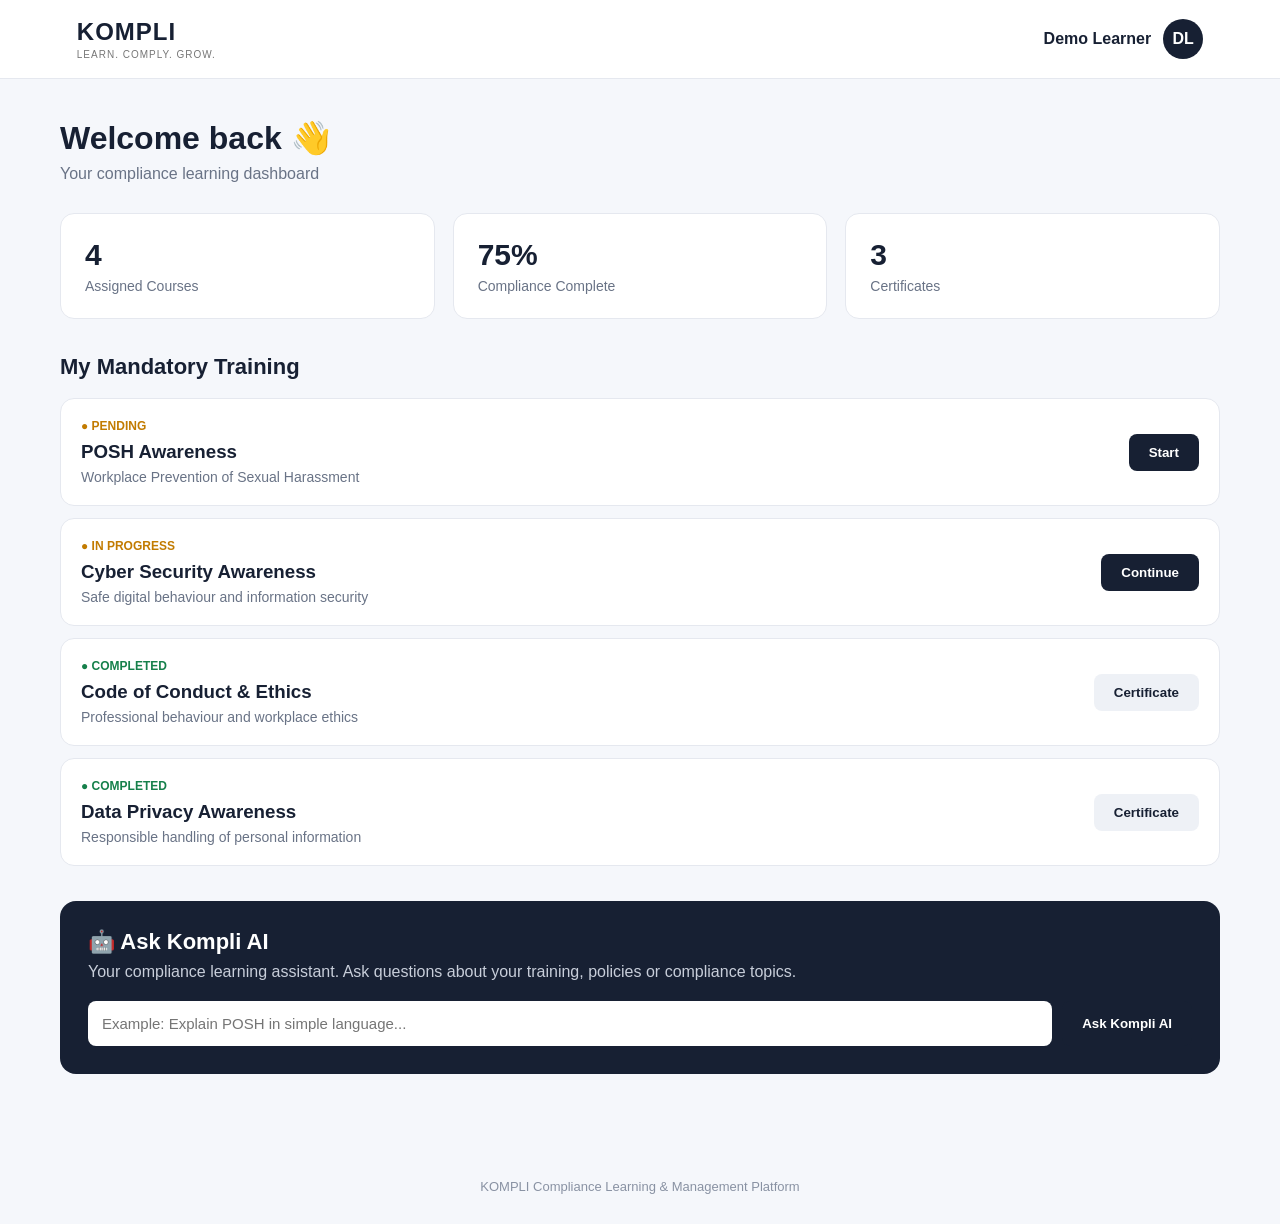
==== app/index.html @ e5d89afb "Create index.html" ====
<!DOCTYPE html>
<html lang="en">
<head>
  <meta charset="UTF-8">
  <meta name="viewport" content="width=device-width, initial-scale=1.0">

  <title>KOMPLI | Learner Portal</title>

  <style>
    * {
      box-sizing: border-box;
      margin: 0;
      padding: 0;
    }

    body {
      font-family: Arial, Helvetica, sans-serif;
      background: #f5f7fb;
      color: #172033;
    }

    header {
      background: #ffffff;
      border-bottom: 1px solid #e5e8ef;
      padding: 18px 6%;
      display: flex;
      justify-content: space-between;
      align-items: center;
    }

    .logo {
      font-size: 24px;
      font-weight: 800;
      letter-spacing: 1px;
    }

    .tagline {
      font-size: 10px;
      color: #777;
      letter-spacing: 1px;
      margin-top: 3px;
    }

    .profile {
      display: flex;
      align-items: center;
      gap: 12px;
    }

    .avatar {
      width: 40px;
      height: 40px;
      border-radius: 50%;
      background: #172033;
      color: white;
      display: flex;
      align-items: center;
      justify-content: center;
      font-weight: bold;
    }

    main {
      max-width: 1200px;
      margin: auto;
      padding: 40px 20px;
    }

    .welcome {
      margin-bottom: 30px;
    }

    .welcome h1 {
      font-size: 32px;
      margin-bottom: 8px;
    }

    .welcome p {
      color: #697386;
    }

    .stats {
      display: grid;
      grid-template-columns: repeat(3, 1fr);
      gap: 18px;
      margin-bottom: 35px;
    }

    .stat {
      background: white;
      padding: 24px;
      border-radius: 14px;
      border: 1px solid #e5e8ef;
    }

    .stat-number {
      font-size: 30px;
      font-weight: 800;
      margin-bottom: 6px;
    }

    .stat-label {
      color: #697386;
      font-size: 14px;
    }

    section {
      margin-bottom: 35px;
    }

    section h2 {
      font-size: 22px;
      margin-bottom: 18px;
    }

    .course {
      background: white;
      border: 1px solid #e5e8ef;
      border-radius: 14px;
      padding: 20px;
      margin-bottom: 12px;
      display: flex;
      justify-content: space-between;
      align-items: center;
      gap: 20px;
    }

    .course-info h3 {
      margin-bottom: 6px;
    }

    .course-info p {
      color: #697386;
      font-size: 14px;
    }

    .status {
      font-size: 12px;
      font-weight: bold;
      margin-bottom: 8px;
    }

    .pending {
      color: #c27b00;
    }

    .completed {
      color: #16804b;
    }

    button {
      border: none;
      border-radius: 8px;
      padding: 11px 20px;
      cursor: pointer;
      font-weight: bold;
    }

    .primary {
      background: #172033;
      color: white;
    }

    .secondary {
      background: #eef1f6;
      color: #172033;
    }

    .ai {
      background: #172033;
      color: white;
      border-radius: 16px;
      padding: 28px;
    }

    .ai h2 {
      margin-bottom: 8px;
    }

    .ai p {
      color: #c8ceda;
      margin-bottom: 20px;
    }

    .ai-box {
      display: flex;
      gap: 10px;
    }

    .ai-box input {
      flex: 1;
      padding: 14px;
      border-radius: 8px;
      border: none;
      font-size: 15px;
    }

    footer {
      text-align: center;
      padding: 30px;
      color: #8992a3;
      font-size: 13px;
    }

    @media (max-width: 700px) {
      .stats {
        grid-template-columns: 1fr;
      }

      .course {
        flex-direction: column;
        align-items: flex-start;
      }

      .ai-box {
        flex-direction: column;
      }
    }
  </style>
</head>

<body>

<header>

  <div>
    <div class="logo">KOMPLI</div>
    <div class="tagline">LEARN. COMPLY. GROW.</div>
  </div>

  <div class="profile">
    <div>
      <strong>Demo Learner</strong>
    </div>
    <div class="avatar">DL</div>
  </div>

</header>


<main>

  <div class="welcome">
    <h1>Welcome back 👋</h1>
    <p>Your compliance learning dashboard</p>
  </div>


  <div class="stats">

    <div class="stat">
      <div class="stat-number">4</div>
      <div class="stat-label">Assigned Courses</div>
    </div>

    <div class="stat">
      <div class="stat-number">75%</div>
      <div class="stat-label">Compliance Complete</div>
    </div>

    <div class="stat">
      <div class="stat-number">3</div>
      <div class="stat-label">Certificates</div>
    </div>

  </div>


  <section>

    <h2>My Mandatory Training</h2>


    <div class="course">

      <div class="course-info">
        <div class="status pending">● PENDING</div>
        <h3>POSH Awareness</h3>
        <p>Workplace Prevention of Sexual Harassment</p>
      </div>

      <button class="primary" onclick="startCourse('POSH Awareness')">
        Start
      </button>

    </div>


    <div class="course">

      <div class="course-info">
        <div class="status pending">● IN PROGRESS</div>
        <h3>Cyber Security Awareness</h3>
        <p>Safe digital behaviour and information security</p>
      </div>

      <button class="primary" onclick="startCourse('Cyber Security Awareness')">
        Continue
      </button>

    </div>


    <div class="course">

      <div class="course-info">
        <div class="status completed">● COMPLETED</div>
        <h3>Code of Conduct & Ethics</h3>
        <p>Professional behaviour and workplace ethics</p>
      </div>

      <button class="secondary" onclick="viewCertificate()">
        Certificate
      </button>

    </div>


    <div class="course">

      <div class="course-info">
        <div class="status completed">● COMPLETED</div>
        <h3>Data Privacy Awareness</h3>
        <p>Responsible handling of personal information</p>
      </div>

      <button class="secondary" onclick="viewCertificate()">
        Certificate
      </button>

    </div>

  </section>


  <section class="ai">

    <h2>🤖 Ask Kompli AI</h2>

    <p>
      Your compliance learning assistant. Ask questions about your training,
      policies or compliance topics.
    </p>

    <div class="ai-box">

      <input
        id="aiQuestion"
        type="text"
        placeholder="Example: Explain POSH in simple language..."
      >

      <button class="primary" onclick="askAI()">
        Ask Kompli AI
      </button>

    </div>

  </section>

</main>


<footer>
  KOMPLI Compliance Learning & Management Platform
</footer>


<script>

function startCourse(course) {
  alert(
    "Course selected: " +
    course +
    "\n\nGoogle Classroom integration will be connected in the next stage."
  );
}

function viewCertificate() {
  alert(
    "Certificate Centre\n\n" +
    "Google Drive certificate integration will be connected in a later stage."
  );
}

function askAI() {

  const question =
    document.getElementById("aiQuestion").value.trim();

  if (!question) {
    alert("Please enter your question.");
    return;
  }

  alert(
    "Kompli AI\n\nYour question:\n" +
    question +
    "\n\nGemini integration will be connected in a later stage."
  );

}

</script>

</body>
</html>
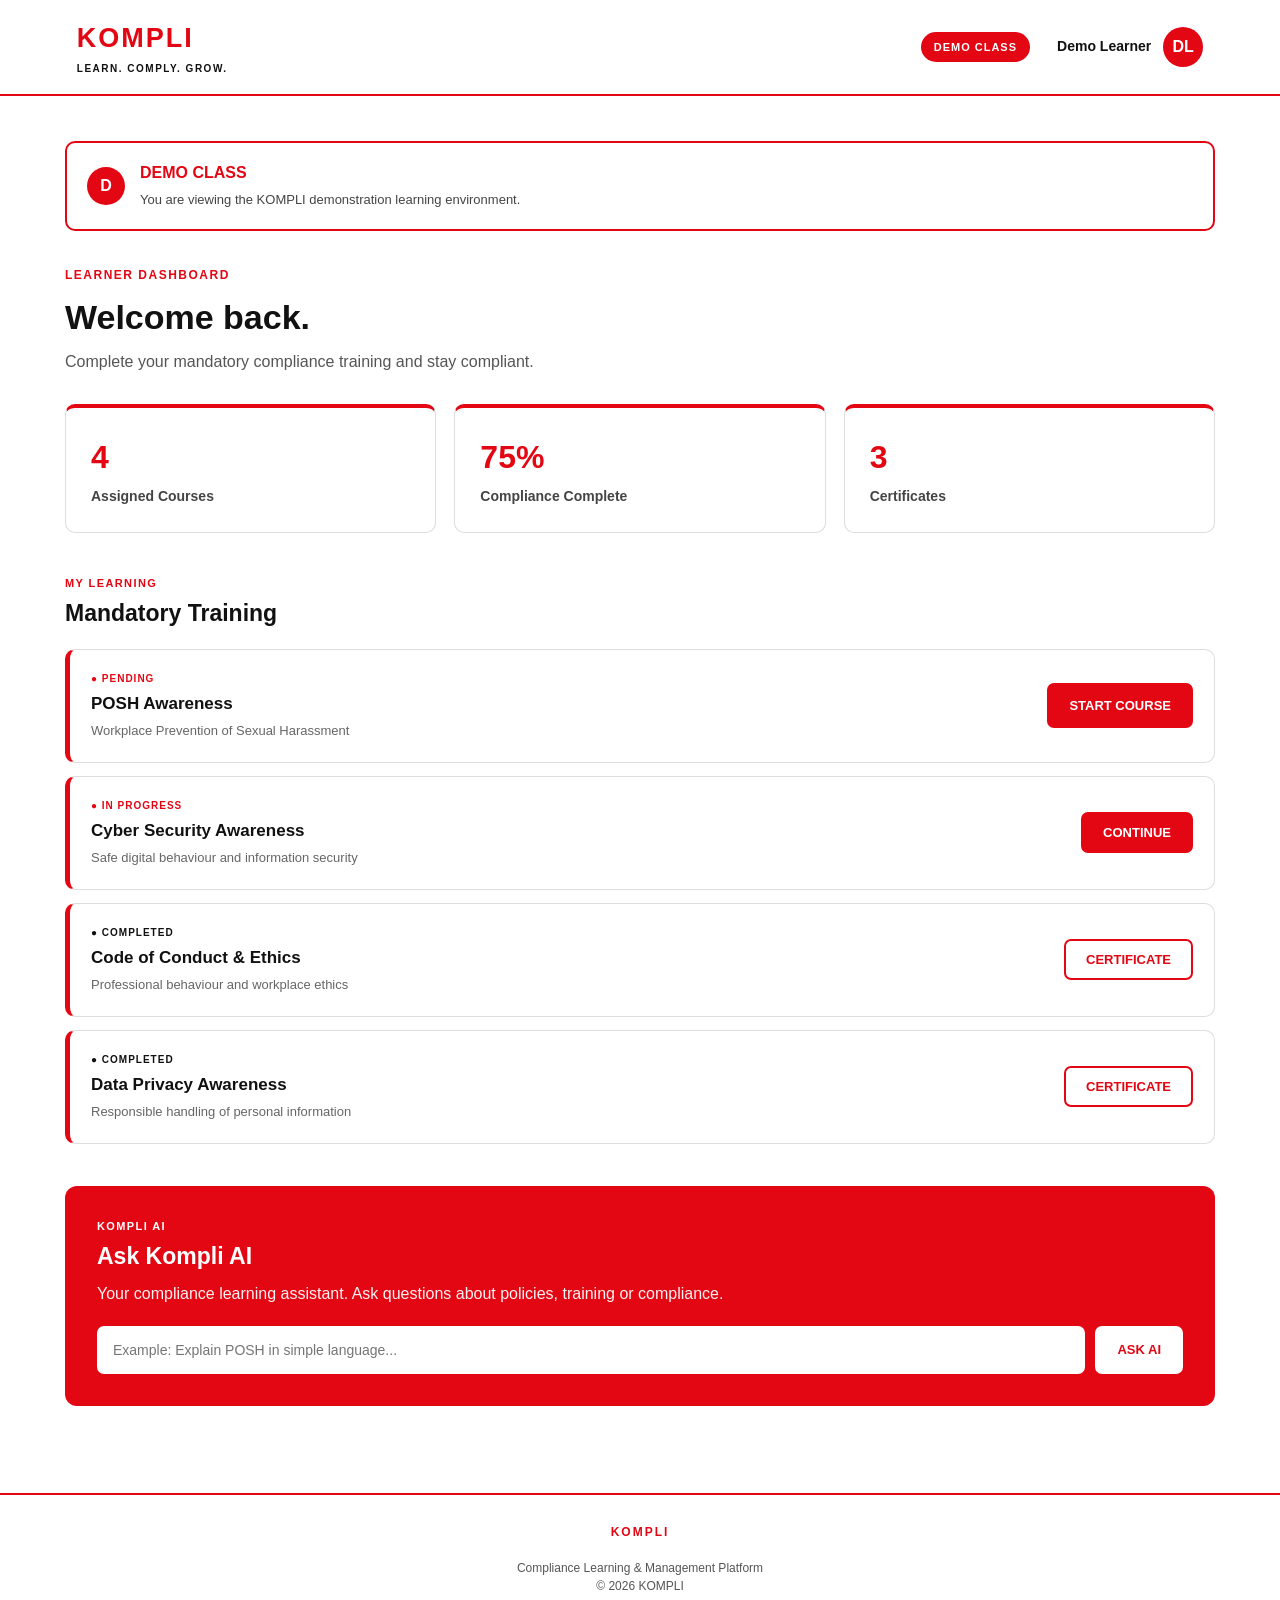
==== commit 1e6ec0bc: "Update index.html" ====
--- a/app/index.html
+++ b/app/index.html
@@ -1,12 +1,14 @@
 <!DOCTYPE html>
 <html lang="en">
+
 <head>
   <meta charset="UTF-8">
   <meta name="viewport" content="width=device-width, initial-scale=1.0">
 
-  <title>KOMPLI | Learner Portal</title>
+  <title>KOMPLI | Learner Dashboard</title>
 
   <style>
+
     * {
       box-sizing: border-box;
       margin: 0;
@@ -15,13 +17,18 @@
 
     body {
       font-family: Arial, Helvetica, sans-serif;
-      background: #f5f7fb;
-      color: #172033;
-    }
+      background: #ffffff;
+      color: #111111;
+      line-height: 1.5;
+    }
+
+    /* =========================
+       HEADER
+    ========================= */
 
     header {
       background: #ffffff;
-      border-bottom: 1px solid #e5e8ef;
+      border-bottom: 2px solid #e30613;
       padding: 18px 6%;
       display: flex;
       justify-content: space-between;
@@ -29,16 +36,29 @@
     }
 
     .logo {
-      font-size: 24px;
+      font-size: 27px;
+      font-weight: 900;
+      letter-spacing: 2px;
+      color: #e30613;
+    }
+
+    .tagline {
+      font-size: 10px;
+      color: #111111;
+      letter-spacing: 1.5px;
+      margin-top: 2px;
+      font-weight: 600;
+    }
+
+    .demo-badge {
+      background: #e30613;
+      color: #ffffff;
+      padding: 7px 13px;
+      border-radius: 20px;
+      font-size: 11px;
       font-weight: 800;
       letter-spacing: 1px;
-    }
-
-    .tagline {
-      font-size: 10px;
-      color: #777;
-      letter-spacing: 1px;
-      margin-top: 3px;
+      margin-right: 15px;
     }
 
     .profile {
@@ -47,138 +67,219 @@
       gap: 12px;
     }
 
+    .profile-name {
+      font-weight: 700;
+      font-size: 14px;
+    }
+
     .avatar {
       width: 40px;
       height: 40px;
       border-radius: 50%;
-      background: #172033;
-      color: white;
+      background: #e30613;
+      color: #ffffff;
       display: flex;
       align-items: center;
       justify-content: center;
-      font-weight: bold;
-    }
+      font-weight: 800;
+    }
+
+    /* =========================
+       MAIN
+    ========================= */
 
     main {
       max-width: 1200px;
       margin: auto;
-      padding: 40px 20px;
+      padding: 45px 25px;
     }
 
     .welcome {
       margin-bottom: 30px;
     }
 
+    .welcome-label {
+      color: #e30613;
+      font-size: 12px;
+      font-weight: 800;
+      letter-spacing: 1.5px;
+      margin-bottom: 8px;
+    }
+
     .welcome h1 {
-      font-size: 32px;
-      margin-bottom: 8px;
+      font-size: 34px;
+      margin-bottom: 7px;
+      color: #111111;
     }
 
     .welcome p {
-      color: #697386;
-    }
+      color: #555555;
+      font-size: 16px;
+    }
+
+    /* =========================
+       STATS
+    ========================= */
 
     .stats {
       display: grid;
       grid-template-columns: repeat(3, 1fr);
       gap: 18px;
-      margin-bottom: 35px;
+      margin-bottom: 42px;
     }
 
     .stat {
-      background: white;
-      padding: 24px;
-      border-radius: 14px;
-      border: 1px solid #e5e8ef;
+      background: #ffffff;
+      border: 1px solid #dddddd;
+      border-top: 4px solid #e30613;
+      padding: 25px;
+      border-radius: 10px;
     }
 
     .stat-number {
-      font-size: 30px;
+      font-size: 32px;
+      font-weight: 900;
+      color: #e30613;
+      margin-bottom: 5px;
+    }
+
+    .stat-label {
+      color: #444444;
+      font-size: 14px;
+      font-weight: 600;
+    }
+
+    /* =========================
+       SECTION
+    ========================= */
+
+    section {
+      margin-bottom: 42px;
+    }
+
+    section h2 {
+      font-size: 23px;
+      margin-bottom: 18px;
+      color: #111111;
+    }
+
+    .section-label {
+      color: #e30613;
+      font-size: 11px;
       font-weight: 800;
-      margin-bottom: 6px;
-    }
-
-    .stat-label {
-      color: #697386;
-      font-size: 14px;
-    }
-
-    section {
-      margin-bottom: 35px;
-    }
-
-    section h2 {
-      font-size: 22px;
-      margin-bottom: 18px;
-    }
+      letter-spacing: 1.4px;
+      margin-bottom: 5px;
+    }
+
+    /* =========================
+       COURSES
+    ========================= */
 
     .course {
-      background: white;
-      border: 1px solid #e5e8ef;
-      border-radius: 14px;
-      padding: 20px;
-      margin-bottom: 12px;
+      background: #ffffff;
+      border: 1px solid #dddddd;
+      border-left: 5px solid #e30613;
+      border-radius: 10px;
+      padding: 21px;
+      margin-bottom: 13px;
+
       display: flex;
       justify-content: space-between;
       align-items: center;
       gap: 20px;
+
+      transition: 0.2s ease;
+    }
+
+    .course:hover {
+      border-color: #e30613;
+      box-shadow: 0 5px 18px rgba(227, 6, 19, 0.08);
     }
 
     .course-info h3 {
-      margin-bottom: 6px;
+      font-size: 17px;
+      margin-bottom: 5px;
     }
 
     .course-info p {
-      color: #697386;
-      font-size: 14px;
+      color: #666666;
+      font-size: 13px;
     }
 
     .status {
-      font-size: 12px;
-      font-weight: bold;
+      font-size: 10px;
+      font-weight: 900;
+      letter-spacing: 1px;
+      margin-bottom: 5px;
+    }
+
+    .pending {
+      color: #e30613;
+    }
+
+    .completed {
+      color: #111111;
+    }
+
+    /* =========================
+       BUTTONS
+    ========================= */
+
+    button,
+    .primary,
+    .secondary {
+
+      border-radius: 7px;
+      padding: 11px 20px;
+      font-weight: 800;
+      font-size: 13px;
+      cursor: pointer;
+      text-decoration: none;
+      display: inline-block;
+    }
+
+    .primary {
+      background: #e30613;
+      color: #ffffff;
+      border: 2px solid #e30613;
+    }
+
+    .primary:hover {
+      background: #ffffff;
+      color: #e30613;
+    }
+
+    .secondary {
+      background: #ffffff;
+      color: #e30613;
+      border: 2px solid #e30613;
+    }
+
+    .secondary:hover {
+      background: #e30613;
+      color: #ffffff;
+    }
+
+    /* =========================
+       AI SECTION
+    ========================= */
+
+    .ai {
+      background: #e30613;
+      color: #ffffff;
+      border-radius: 12px;
+      padding: 32px;
+    }
+
+    .ai h2 {
+      color: #ffffff;
       margin-bottom: 8px;
     }
 
-    .pending {
-      color: #c27b00;
-    }
-
-    .completed {
-      color: #16804b;
-    }
-
-    button {
-      border: none;
-      border-radius: 8px;
-      padding: 11px 20px;
-      cursor: pointer;
-      font-weight: bold;
-    }
-
-    .primary {
-      background: #172033;
-      color: white;
-    }
-
-    .secondary {
-      background: #eef1f6;
-      color: #172033;
-    }
-
-    .ai {
-      background: #172033;
-      color: white;
-      border-radius: 16px;
-      padding: 28px;
-    }
-
-    .ai h2 {
-      margin-bottom: 8px;
-    }
-
     .ai p {
-      color: #c8ceda;
+      color: #ffffff;
       margin-bottom: 20px;
+      opacity: 0.95;
     }
 
     .ai-box {
@@ -189,19 +290,104 @@
     .ai-box input {
       flex: 1;
       padding: 14px;
-      border-radius: 8px;
-      border: none;
-      font-size: 15px;
-    }
+      border-radius: 7px;
+      border: 2px solid #ffffff;
+      font-size: 14px;
+      outline: none;
+    }
+
+    .ai-box button {
+      background: #ffffff;
+      color: #e30613;
+      border: 2px solid #ffffff;
+    }
+
+    .ai-box button:hover {
+      background: #e30613;
+      color: #ffffff;
+    }
+
+    /* =========================
+       DEMO NOTICE
+    ========================= */
+
+    .demo-notice {
+      background: #ffffff;
+      border: 2px solid #e30613;
+      border-radius: 10px;
+      padding: 18px 20px;
+      margin-bottom: 35px;
+      display: flex;
+      align-items: center;
+      gap: 15px;
+    }
+
+    .demo-icon {
+      width: 38px;
+      height: 38px;
+      background: #e30613;
+      color: #ffffff;
+      border-radius: 50%;
+      display: flex;
+      align-items: center;
+      justify-content: center;
+      font-weight: 900;
+    }
+
+    .demo-notice strong {
+      display: block;
+      color: #e30613;
+      margin-bottom: 2px;
+    }
+
+    .demo-notice span {
+      font-size: 13px;
+      color: #444444;
+    }
+
+    /* =========================
+       FOOTER
+    ========================= */
 
     footer {
+      border-top: 2px solid #e30613;
       text-align: center;
-      padding: 30px;
-      color: #8992a3;
-      font-size: 13px;
-    }
+      padding: 28px;
+      color: #555555;
+      font-size: 12px;
+    }
+
+    footer strong {
+      color: #e30613;
+      letter-spacing: 2px;
+    }
+
+    /* =========================
+       MOBILE
+    ========================= */
 
     @media (max-width: 700px) {
+
+      header {
+        padding: 15px 20px;
+      }
+
+      .demo-badge {
+        display: none;
+      }
+
+      .profile-name {
+        display: none;
+      }
+
+      main {
+        padding: 30px 18px;
+      }
+
+      .welcome h1 {
+        font-size: 28px;
+      }
+
       .stats {
         grid-template-columns: 1fr;
       }
@@ -211,135 +397,320 @@
         align-items: flex-start;
       }
 
+      .course .primary,
+      .course .secondary {
+        width: 100%;
+        text-align: center;
+      }
+
       .ai-box {
         flex-direction: column;
       }
-    }
+
+      .ai-box button {
+        width: 100%;
+      }
+
+    }
+
   </style>
+
 </head>
 
+
 <body>
 
+
+<!-- =========================
+     HEADER
+========================= -->
+
 <header>
 
   <div>
-    <div class="logo">KOMPLI</div>
-    <div class="tagline">LEARN. COMPLY. GROW.</div>
+
+    <div class="logo">
+      KOMPLI
+    </div>
+
+    <div class="tagline">
+      LEARN. COMPLY. GROW.
+    </div>
+
   </div>
 
+
   <div class="profile">
+
+    <div class="demo-badge">
+      DEMO CLASS
+    </div>
+
+    <div class="profile-name">
+      Demo Learner
+    </div>
+
+    <div class="avatar">
+      DL
+    </div>
+
+  </div>
+
+</header>
+
+
+<!-- =========================
+     MAIN
+========================= -->
+
+<main>
+
+
+  <!-- DEMO NOTICE -->
+
+  <div class="demo-notice">
+
+    <div class="demo-icon">
+      D
+    </div>
+
     <div>
-      <strong>Demo Learner</strong>
-    </div>
-    <div class="avatar">DL</div>
+
+      <strong>
+        DEMO CLASS
+      </strong>
+
+      <span>
+        You are viewing the KOMPLI demonstration learning environment.
+      </span>
+
+    </div>
+
   </div>
 
-</header>
-
-
-<main>
+
+  <!-- WELCOME -->
 
   <div class="welcome">
-    <h1>Welcome back 👋</h1>
-    <p>Your compliance learning dashboard</p>
+
+    <div class="welcome-label">
+      LEARNER DASHBOARD
+    </div>
+
+    <h1>
+      Welcome back.
+    </h1>
+
+    <p>
+      Complete your mandatory compliance training and stay compliant.
+    </p>
+
   </div>
 
 
+  <!-- STATS -->
+
   <div class="stats">
 
     <div class="stat">
-      <div class="stat-number">4</div>
-      <div class="stat-label">Assigned Courses</div>
-    </div>
+
+      <div class="stat-number">
+        4
+      </div>
+
+      <div class="stat-label">
+        Assigned Courses
+      </div>
+
+    </div>
+
 
     <div class="stat">
-      <div class="stat-number">75%</div>
-      <div class="stat-label">Compliance Complete</div>
-    </div>
+
+      <div class="stat-number">
+        75%
+      </div>
+
+      <div class="stat-label">
+        Compliance Complete
+      </div>
+
+    </div>
+
 
     <div class="stat">
-      <div class="stat-number">3</div>
-      <div class="stat-label">Certificates</div>
+
+      <div class="stat-number">
+        3
+      </div>
+
+      <div class="stat-label">
+        Certificates
+      </div>
+
     </div>
 
   </div>
 
 
+  <!-- COURSES -->
+
   <section>
 
-    <h2>My Mandatory Training</h2>
-
+    <div class="section-label">
+      MY LEARNING
+    </div>
+
+    <h2>
+      Mandatory Training
+    </h2>
+
+
+    <!-- POSH -->
 
     <div class="course">
 
       <div class="course-info">
-        <div class="status pending">● PENDING</div>
-        <h3>POSH Awareness</h3>
-        <p>Workplace Prevention of Sexual Harassment</p>
-      </div>
-
-      <button class="primary" onclick="startCourse('POSH Awareness')">
-        Start
+
+        <div class="status pending">
+          ● PENDING
+        </div>
+
+        <h3>
+          POSH Awareness
+        </h3>
+
+        <p>
+          Workplace Prevention of Sexual Harassment
+        </p>
+
+      </div>
+
+
+      <a
+        class="primary"
+        href="https://classroom.google.com/u/5/c/ODczMjExNTE5Mjcy"
+        target="_blank"
+        rel="noopener noreferrer"
+      >
+        START COURSE
+      </a>
+
+    </div>
+
+
+    <!-- CYBER -->
+
+    <div class="course">
+
+      <div class="course-info">
+
+        <div class="status pending">
+          ● IN PROGRESS
+        </div>
+
+        <h3>
+          Cyber Security Awareness
+        </h3>
+
+        <p>
+          Safe digital behaviour and information security
+        </p>
+
+      </div>
+
+
+      <button
+        class="primary"
+        onclick="comingSoon('Cyber Security Awareness')"
+      >
+        CONTINUE
       </button>
 
     </div>
 
 
+    <!-- CODE OF CONDUCT -->
+
     <div class="course">
 
       <div class="course-info">
-        <div class="status pending">● IN PROGRESS</div>
-        <h3>Cyber Security Awareness</h3>
-        <p>Safe digital behaviour and information security</p>
-      </div>
-
-      <button class="primary" onclick="startCourse('Cyber Security Awareness')">
-        Continue
+
+        <div class="status completed">
+          ● COMPLETED
+        </div>
+
+        <h3>
+          Code of Conduct & Ethics
+        </h3>
+
+        <p>
+          Professional behaviour and workplace ethics
+        </p>
+
+      </div>
+
+
+      <button
+        class="secondary"
+        onclick="certificate()"
+      >
+        CERTIFICATE
       </button>
 
     </div>
 
 
+    <!-- DATA PRIVACY -->
+
     <div class="course">
 
       <div class="course-info">
-        <div class="status completed">● COMPLETED</div>
-        <h3>Code of Conduct & Ethics</h3>
-        <p>Professional behaviour and workplace ethics</p>
-      </div>
-
-      <button class="secondary" onclick="viewCertificate()">
-        Certificate
+
+        <div class="status completed">
+          ● COMPLETED
+        </div>
+
+        <h3>
+          Data Privacy Awareness
+        </h3>
+
+        <p>
+          Responsible handling of personal information
+        </p>
+
+      </div>
+
+
+      <button
+        class="secondary"
+        onclick="certificate()"
+      >
+        CERTIFICATE
       </button>
 
     </div>
 
-
-    <div class="course">
-
-      <div class="course-info">
-        <div class="status completed">● COMPLETED</div>
-        <h3>Data Privacy Awareness</h3>
-        <p>Responsible handling of personal information</p>
-      </div>
-
-      <button class="secondary" onclick="viewCertificate()">
-        Certificate
-      </button>
-
-    </div>
-
   </section>
 
 
+  <!-- AI -->
+
   <section class="ai">
 
-    <h2>🤖 Ask Kompli AI</h2>
+    <div class="section-label" style="color:#ffffff;">
+      KOMPLI AI
+    </div>
+
+    <h2>
+      Ask Kompli AI
+    </h2>
 
     <p>
-      Your compliance learning assistant. Ask questions about your training,
-      policies or compliance topics.
+      Your compliance learning assistant.
+      Ask questions about policies, training or compliance.
     </p>
+
 
     <div class="ai-box">
 
@@ -349,58 +720,98 @@
         placeholder="Example: Explain POSH in simple language..."
       >
 
-      <button class="primary" onclick="askAI()">
-        Ask Kompli AI
+
+      <button
+        onclick="askAI()"
+      >
+        ASK AI
       </button>
 
     </div>
 
   </section>
 
+
 </main>
 
 
+<!-- =========================
+     FOOTER
+========================= -->
+
 <footer>
-  KOMPLI Compliance Learning & Management Platform
+
+  <strong>
+    KOMPLI
+  </strong>
+
+  <br><br>
+
+  Compliance Learning & Management Platform
+
+  <br>
+
+  © 2026 KOMPLI
+
 </footer>
 
 
+<!-- =========================
+     JAVASCRIPT
+========================= -->
+
 <script>
 
-function startCourse(course) {
-  alert(
-    "Course selected: " +
-    course +
-    "\n\nGoogle Classroom integration will be connected in the next stage."
-  );
-}
-
-function viewCertificate() {
-  alert(
-    "Certificate Centre\n\n" +
-    "Google Drive certificate integration will be connected in a later stage."
-  );
-}
-
-function askAI() {
-
-  const question =
-    document.getElementById("aiQuestion").value.trim();
-
-  if (!question) {
-    alert("Please enter your question.");
-    return;
+  function comingSoon(course) {
+
+    alert(
+      course +
+      "\n\nThis course will be connected to Google Classroom in the next stage."
+    );
+
   }
 
-  alert(
-    "Kompli AI\n\nYour question:\n" +
-    question +
-    "\n\nGemini integration will be connected in a later stage."
-  );
-
-}
+
+  function certificate() {
+
+    alert(
+      "Certificate Centre\n\n" +
+      "Google Drive certificate integration will be connected in a later stage."
+    );
+
+  }
+
+
+  function askAI() {
+
+    const question =
+      document.getElementById("aiQuestion").value.trim();
+
+
+    if (!question) {
+
+      alert(
+        "Please enter your compliance question."
+      );
+
+      return;
+
+    }
+
+
+    alert(
+      "KOMPLI AI\n\n" +
+      "Your question:\n\n" +
+      question +
+      "\n\n" +
+      "Gemini AI integration will be connected in the next stage."
+    );
+
+  }
 
 </script>
 
+
 </body>
+
 </html>
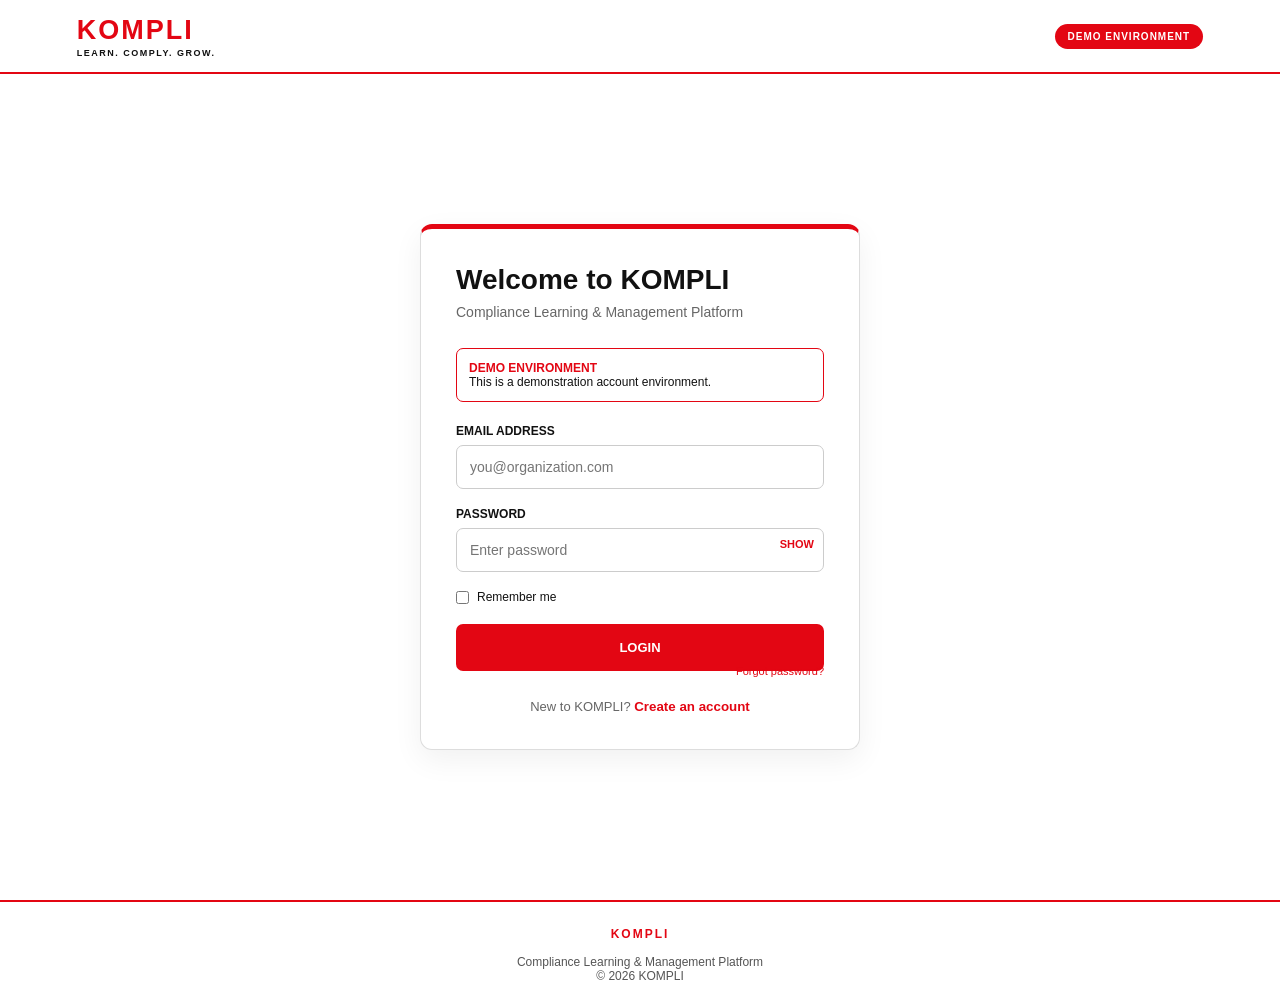
==== commit a063d1ed: "Update index.html" ====
--- a/app/index.html
+++ b/app/index.html
@@ -2,419 +2,479 @@
 <html lang="en">
 
 <head>
-  <meta charset="UTF-8">
-  <meta name="viewport" content="width=device-width, initial-scale=1.0">
-
-  <title>KOMPLI | Learner Dashboard</title>
-
-  <style>
-
-    * {
-      box-sizing: border-box;
-      margin: 0;
-      padding: 0;
-    }
-
-    body {
-      font-family: Arial, Helvetica, sans-serif;
-      background: #ffffff;
-      color: #111111;
-      line-height: 1.5;
-    }
-
-    /* =========================
-       HEADER
-    ========================= */
-
-    header {
-      background: #ffffff;
-      border-bottom: 2px solid #e30613;
-      padding: 18px 6%;
-      display: flex;
-      justify-content: space-between;
-      align-items: center;
-    }
-
-    .logo {
-      font-size: 27px;
-      font-weight: 900;
-      letter-spacing: 2px;
-      color: #e30613;
-    }
-
-    .tagline {
-      font-size: 10px;
-      color: #111111;
-      letter-spacing: 1.5px;
-      margin-top: 2px;
-      font-weight: 600;
-    }
-
-    .demo-badge {
-      background: #e30613;
-      color: #ffffff;
-      padding: 7px 13px;
-      border-radius: 20px;
-      font-size: 11px;
-      font-weight: 800;
-      letter-spacing: 1px;
-      margin-right: 15px;
-    }
-
-    .profile {
-      display: flex;
-      align-items: center;
-      gap: 12px;
-    }
-
-    .profile-name {
-      font-weight: 700;
-      font-size: 14px;
-    }
-
-    .avatar {
-      width: 40px;
-      height: 40px;
-      border-radius: 50%;
-      background: #e30613;
-      color: #ffffff;
-      display: flex;
-      align-items: center;
-      justify-content: center;
-      font-weight: 800;
-    }
-
-    /* =========================
-       MAIN
-    ========================= */
-
-    main {
-      max-width: 1200px;
-      margin: auto;
-      padding: 45px 25px;
-    }
-
-    .welcome {
-      margin-bottom: 30px;
-    }
-
-    .welcome-label {
-      color: #e30613;
-      font-size: 12px;
-      font-weight: 800;
-      letter-spacing: 1.5px;
-      margin-bottom: 8px;
-    }
-
-    .welcome h1 {
-      font-size: 34px;
-      margin-bottom: 7px;
-      color: #111111;
-    }
-
-    .welcome p {
-      color: #555555;
-      font-size: 16px;
-    }
-
-    /* =========================
-       STATS
-    ========================= */
-
-    .stats {
-      display: grid;
-      grid-template-columns: repeat(3, 1fr);
-      gap: 18px;
-      margin-bottom: 42px;
-    }
-
-    .stat {
-      background: #ffffff;
-      border: 1px solid #dddddd;
-      border-top: 4px solid #e30613;
-      padding: 25px;
-      border-radius: 10px;
-    }
-
-    .stat-number {
-      font-size: 32px;
-      font-weight: 900;
-      color: #e30613;
-      margin-bottom: 5px;
-    }
-
-    .stat-label {
-      color: #444444;
-      font-size: 14px;
-      font-weight: 600;
-    }
-
-    /* =========================
-       SECTION
-    ========================= */
-
-    section {
-      margin-bottom: 42px;
-    }
-
-    section h2 {
-      font-size: 23px;
-      margin-bottom: 18px;
-      color: #111111;
-    }
-
-    .section-label {
-      color: #e30613;
-      font-size: 11px;
-      font-weight: 800;
-      letter-spacing: 1.4px;
-      margin-bottom: 5px;
-    }
-
-    /* =========================
-       COURSES
-    ========================= */
-
-    .course {
-      background: #ffffff;
-      border: 1px solid #dddddd;
-      border-left: 5px solid #e30613;
-      border-radius: 10px;
-      padding: 21px;
-      margin-bottom: 13px;
-
-      display: flex;
-      justify-content: space-between;
-      align-items: center;
-      gap: 20px;
-
-      transition: 0.2s ease;
-    }
-
-    .course:hover {
-      border-color: #e30613;
-      box-shadow: 0 5px 18px rgba(227, 6, 19, 0.08);
-    }
-
-    .course-info h3 {
-      font-size: 17px;
-      margin-bottom: 5px;
-    }
-
-    .course-info p {
-      color: #666666;
-      font-size: 13px;
-    }
-
-    .status {
-      font-size: 10px;
-      font-weight: 900;
-      letter-spacing: 1px;
-      margin-bottom: 5px;
-    }
-
-    .pending {
-      color: #e30613;
-    }
-
-    .completed {
-      color: #111111;
-    }
-
-    /* =========================
-       BUTTONS
-    ========================= */
-
-    button,
-    .primary,
-    .secondary {
-
-      border-radius: 7px;
-      padding: 11px 20px;
-      font-weight: 800;
-      font-size: 13px;
-      cursor: pointer;
-      text-decoration: none;
-      display: inline-block;
-    }
-
-    .primary {
-      background: #e30613;
-      color: #ffffff;
-      border: 2px solid #e30613;
-    }
-
-    .primary:hover {
-      background: #ffffff;
-      color: #e30613;
-    }
-
-    .secondary {
-      background: #ffffff;
-      color: #e30613;
-      border: 2px solid #e30613;
-    }
-
-    .secondary:hover {
-      background: #e30613;
-      color: #ffffff;
-    }
-
-    /* =========================
-       AI SECTION
-    ========================= */
-
-    .ai {
-      background: #e30613;
-      color: #ffffff;
-      border-radius: 12px;
-      padding: 32px;
-    }
-
-    .ai h2 {
-      color: #ffffff;
-      margin-bottom: 8px;
-    }
-
-    .ai p {
-      color: #ffffff;
-      margin-bottom: 20px;
-      opacity: 0.95;
-    }
-
-    .ai-box {
-      display: flex;
-      gap: 10px;
-    }
-
-    .ai-box input {
-      flex: 1;
-      padding: 14px;
-      border-radius: 7px;
-      border: 2px solid #ffffff;
-      font-size: 14px;
-      outline: none;
-    }
-
-    .ai-box button {
-      background: #ffffff;
-      color: #e30613;
-      border: 2px solid #ffffff;
-    }
-
-    .ai-box button:hover {
-      background: #e30613;
-      color: #ffffff;
-    }
-
-    /* =========================
-       DEMO NOTICE
-    ========================= */
-
-    .demo-notice {
-      background: #ffffff;
-      border: 2px solid #e30613;
-      border-radius: 10px;
-      padding: 18px 20px;
-      margin-bottom: 35px;
-      display: flex;
-      align-items: center;
-      gap: 15px;
-    }
-
-    .demo-icon {
-      width: 38px;
-      height: 38px;
-      background: #e30613;
-      color: #ffffff;
-      border-radius: 50%;
-      display: flex;
-      align-items: center;
-      justify-content: center;
-      font-weight: 900;
-    }
-
-    .demo-notice strong {
-      display: block;
-      color: #e30613;
-      margin-bottom: 2px;
-    }
-
-    .demo-notice span {
-      font-size: 13px;
-      color: #444444;
-    }
-
-    /* =========================
-       FOOTER
-    ========================= */
-
-    footer {
-      border-top: 2px solid #e30613;
-      text-align: center;
-      padding: 28px;
-      color: #555555;
-      font-size: 12px;
-    }
-
-    footer strong {
-      color: #e30613;
-      letter-spacing: 2px;
-    }
-
-    /* =========================
-       MOBILE
-    ========================= */
-
-    @media (max-width: 700px) {
-
-      header {
-        padding: 15px 20px;
-      }
-
-      .demo-badge {
-        display: none;
-      }
-
-      .profile-name {
-        display: none;
-      }
-
-      main {
-        padding: 30px 18px;
-      }
-
-      .welcome h1 {
-        font-size: 28px;
-      }
-
-      .stats {
-        grid-template-columns: 1fr;
-      }
-
-      .course {
-        flex-direction: column;
-        align-items: flex-start;
-      }
-
-      .course .primary,
-      .course .secondary {
-        width: 100%;
-        text-align: center;
-      }
-
-      .ai-box {
-        flex-direction: column;
-      }
-
-      .ai-box button {
-        width: 100%;
-      }
-
-    }
-
-  </style>
-
+<meta charset="UTF-8">
+<meta name="viewport" content="width=device-width, initial-scale=1.0">
+
+<title>KOMPLI | Compliance Training Platform</title>
+
+<style>
+
+*{
+box-sizing:border-box;
+margin:0;
+padding:0;
+}
+
+body{
+font-family:Arial,Helvetica,sans-serif;
+background:#ffffff;
+color:#111111;
+}
+
+button,
+input{
+font-family:inherit;
+}
+
+.hidden{
+display:none!important;
+}
+
+/* =========================
+   HEADER
+========================= */
+
+header{
+height:74px;
+border-bottom:2px solid #e30613;
+display:flex;
+align-items:center;
+justify-content:space-between;
+padding:0 6%;
+background:#ffffff;
+}
+
+.logo{
+font-size:27px;
+font-weight:900;
+letter-spacing:2px;
+color:#e30613;
+}
+
+.tagline{
+font-size:9px;
+letter-spacing:1.5px;
+font-weight:bold;
+margin-top:2px;
+}
+
+.demo-badge{
+background:#e30613;
+color:#ffffff;
+padding:7px 13px;
+border-radius:20px;
+font-size:10px;
+font-weight:800;
+letter-spacing:1px;
+}
+
+/* =========================
+   LOGIN
+========================= */
+
+.auth-page{
+min-height:calc(100vh - 74px);
+display:flex;
+align-items:center;
+justify-content:center;
+padding:40px 20px;
+background:#ffffff;
+}
+
+.auth-container{
+width:100%;
+max-width:440px;
+}
+
+.auth-box{
+border:1px solid #dddddd;
+border-top:5px solid #e30613;
+padding:35px;
+border-radius:12px;
+background:#ffffff;
+box-shadow:0 10px 30px rgba(0,0,0,.06);
+}
+
+.auth-title{
+font-size:28px;
+font-weight:900;
+margin-bottom:8px;
+}
+
+.auth-subtitle{
+font-size:14px;
+color:#666666;
+margin-bottom:28px;
+}
+
+.demo-notice{
+border:1px solid #e30613;
+padding:12px;
+border-radius:7px;
+font-size:12px;
+margin-bottom:22px;
+}
+
+.demo-notice strong{
+color:#e30613;
+}
+
+.form-group{
+margin-bottom:18px;
+}
+
+.form-group label{
+display:block;
+font-size:12px;
+font-weight:800;
+margin-bottom:7px;
+}
+
+.form-group input,
+.form-group select{
+width:100%;
+padding:13px;
+border:1px solid #cccccc;
+border-radius:7px;
+font-size:14px;
+outline:none;
+}
+
+.form-group input:focus,
+.form-group select:focus{
+border:2px solid #e30613;
+}
+
+.password-box{
+position:relative;
+}
+
+.password-box input{
+padding-right:70px;
+}
+
+.show-password{
+position:absolute;
+right:10px;
+top:10px;
+background:#ffffff;
+border:0;
+color:#e30613;
+font-size:11px;
+font-weight:bold;
+cursor:pointer;
+}
+
+.auth-button{
+width:100%;
+padding:14px;
+background:#e30613;
+color:#ffffff;
+border:2px solid #e30613;
+border-radius:7px;
+font-weight:800;
+cursor:pointer;
+font-size:13px;
+}
+
+.auth-button:hover{
+background:#ffffff;
+color:#e30613;
+}
+
+.remember{
+display:flex;
+align-items:center;
+gap:8px;
+font-size:12px;
+margin-bottom:20px;
+}
+
+.switch{
+text-align:center;
+margin-top:20px;
+font-size:13px;
+color:#666666;
+}
+
+.switch button{
+background:none;
+border:0;
+color:#e30613;
+font-weight:800;
+cursor:pointer;
+}
+
+.forgot{
+text-align:right;
+margin-top:-10px;
+margin-bottom:18px;
+}
+
+.forgot button{
+background:none;
+border:0;
+color:#e30613;
+font-size:11px;
+cursor:pointer;
+}
+
+/* =========================
+   DASHBOARD
+========================= */
+
+.dashboard{
+display:none;
+}
+
+.dashboard-main{
+max-width:1200px;
+margin:auto;
+padding:40px 25px;
+}
+
+.dashboard-top{
+display:flex;
+justify-content:space-between;
+align-items:center;
+margin-bottom:30px;
+}
+
+.logout{
+background:#ffffff;
+border:2px solid #e30613;
+color:#e30613;
+padding:9px 17px;
+border-radius:7px;
+font-weight:bold;
+cursor:pointer;
+}
+
+.logout:hover{
+background:#e30613;
+color:#ffffff;
+}
+
+.welcome-label{
+font-size:11px;
+font-weight:800;
+color:#e30613;
+letter-spacing:1.5px;
+margin-bottom:7px;
+}
+
+.welcome h1{
+font-size:32px;
+margin-bottom:7px;
+}
+
+.welcome p{
+color:#666666;
+}
+
+.stats{
+display:grid;
+grid-template-columns:repeat(3,1fr);
+gap:18px;
+margin-bottom:40px;
+}
+
+.stat{
+border:1px solid #dddddd;
+border-top:4px solid #e30613;
+padding:24px;
+border-radius:10px;
+}
+
+.stat-number{
+font-size:32px;
+font-weight:900;
+color:#e30613;
+}
+
+.stat-label{
+font-size:13px;
+font-weight:600;
+margin-top:4px;
+}
+
+.section-label{
+font-size:11px;
+font-weight:800;
+color:#e30613;
+letter-spacing:1.5px;
+margin-bottom:5px;
+}
+
+section{
+margin-bottom:40px;
+}
+
+section h2{
+font-size:23px;
+margin-bottom:18px;
+}
+
+.course{
+border:1px solid #dddddd;
+border-left:5px solid #e30613;
+border-radius:10px;
+padding:20px;
+margin-bottom:12px;
+display:flex;
+justify-content:space-between;
+align-items:center;
+gap:20px;
+}
+
+.status{
+font-size:10px;
+font-weight:900;
+letter-spacing:1px;
+margin-bottom:5px;
+}
+
+.pending{
+color:#e30613;
+}
+
+.completed{
+color:#111111;
+}
+
+.course h3{
+font-size:17px;
+margin-bottom:5px;
+}
+
+.course p{
+font-size:13px;
+color:#666666;
+}
+
+.primary{
+background:#e30613;
+color:#ffffff;
+border:2px solid #e30613;
+padding:11px 20px;
+border-radius:7px;
+font-weight:800;
+cursor:pointer;
+text-decoration:none;
+font-size:12px;
+}
+
+.primary:hover{
+background:#ffffff;
+color:#e30613;
+}
+
+.secondary{
+background:#ffffff;
+color:#e30613;
+border:2px solid #e30613;
+padding:11px 20px;
+border-radius:7px;
+font-weight:800;
+cursor:pointer;
+}
+
+.secondary:hover{
+background:#e30613;
+color:#ffffff;
+}
+
+/* =========================
+   AI
+========================= */
+
+.ai{
+background:#e30613;
+color:#ffffff;
+padding:30px;
+border-radius:12px;
+}
+
+.ai h2{
+color:#ffffff;
+}
+
+.ai p{
+margin-bottom:20px;
+}
+
+.ai-input{
+display:flex;
+gap:10px;
+}
+
+.ai-input input{
+flex:1;
+padding:14px;
+border:2px solid #ffffff;
+border-radius:7px;
+}
+
+.ai-input button{
+background:#ffffff;
+color:#e30613;
+border:2px solid #ffffff;
+padding:12px 20px;
+border-radius:7px;
+font-weight:800;
+cursor:pointer;
+}
+
+/* =========================
+   FOOTER
+========================= */
+
+footer{
+border-top:2px solid #e30613;
+text-align:center;
+padding:25px;
+font-size:12px;
+color:#555555;
+}
+
+footer strong{
+color:#e30613;
+letter-spacing:2px;
+}
+
+/* =========================
+   MOBILE
+========================= */
+
+@media(max-width:700px){
+
+.stats{
+grid-template-columns:1fr;
+}
+
+.course{
+flex-direction:column;
+align-items:flex-start;
+}
+
+.course .primary,
+.course .secondary{
+width:100%;
+text-align:center;
+}
+
+.ai-input{
+flex-direction:column;
+}
+
+.dashboard-top{
+align-items:flex-start;
+gap:15px;
+}
+
+}
+
+</style>
 </head>
 
 
@@ -427,391 +487,805 @@
 
 <header>
 
-  <div>
-
-    <div class="logo">
-      KOMPLI
-    </div>
-
-    <div class="tagline">
-      LEARN. COMPLY. GROW.
-    </div>
-
-  </div>
-
-
-  <div class="profile">
-
-    <div class="demo-badge">
-      DEMO CLASS
-    </div>
-
-    <div class="profile-name">
-      Demo Learner
-    </div>
-
-    <div class="avatar">
-      DL
-    </div>
-
-  </div>
+<div>
+<div class="logo">KOMPLI</div>
+<div class="tagline">LEARN. COMPLY. GROW.</div>
+</div>
+
+<div class="demo-badge">
+DEMO ENVIRONMENT
+</div>
 
 </header>
 
 
 <!-- =========================
-     MAIN
+     LOGIN / REGISTER
 ========================= -->
 
-<main>
-
-
-  <!-- DEMO NOTICE -->
-
-  <div class="demo-notice">
-
-    <div class="demo-icon">
-      D
-    </div>
-
-    <div>
-
-      <strong>
-        DEMO CLASS
-      </strong>
-
-      <span>
-        You are viewing the KOMPLI demonstration learning environment.
-      </span>
-
-    </div>
-
-  </div>
-
-
-  <!-- WELCOME -->
-
-  <div class="welcome">
-
-    <div class="welcome-label">
-      LEARNER DASHBOARD
-    </div>
-
-    <h1>
-      Welcome back.
-    </h1>
-
-    <p>
-      Complete your mandatory compliance training and stay compliant.
-    </p>
-
-  </div>
-
-
-  <!-- STATS -->
-
-  <div class="stats">
-
-    <div class="stat">
-
-      <div class="stat-number">
-        4
-      </div>
-
-      <div class="stat-label">
-        Assigned Courses
-      </div>
-
-    </div>
-
-
-    <div class="stat">
-
-      <div class="stat-number">
-        75%
-      </div>
-
-      <div class="stat-label">
-        Compliance Complete
-      </div>
-
-    </div>
-
-
-    <div class="stat">
-
-      <div class="stat-number">
-        3
-      </div>
-
-      <div class="stat-label">
-        Certificates
-      </div>
-
-    </div>
-
-  </div>
-
-
-  <!-- COURSES -->
-
-  <section>
-
-    <div class="section-label">
-      MY LEARNING
-    </div>
-
-    <h2>
-      Mandatory Training
-    </h2>
-
-
-    <!-- POSH -->
-
-    <div class="course">
-
-      <div class="course-info">
-
-        <div class="status pending">
-          ● PENDING
-        </div>
-
-        <h3>
-          POSH Awareness
-        </h3>
-
-        <p>
-          Workplace Prevention of Sexual Harassment
-        </p>
-
-      </div>
-
-
-      <a
-        class="primary"
-        href="https://classroom.google.com/u/5/c/ODczMjExNTE5Mjcy"
-        target="_blank"
-        rel="noopener noreferrer"
-      >
-        START COURSE
-      </a>
-
-    </div>
-
-
-    <!-- CYBER -->
-
-    <div class="course">
-
-      <div class="course-info">
-
-        <div class="status pending">
-          ● IN PROGRESS
-        </div>
-
-        <h3>
-          Cyber Security Awareness
-        </h3>
-
-        <p>
-          Safe digital behaviour and information security
-        </p>
-
-      </div>
-
-
-      <button
-        class="primary"
-        onclick="comingSoon('Cyber Security Awareness')"
-      >
-        CONTINUE
-      </button>
-
-    </div>
-
-
-    <!-- CODE OF CONDUCT -->
-
-    <div class="course">
-
-      <div class="course-info">
-
-        <div class="status completed">
-          ● COMPLETED
-        </div>
-
-        <h3>
-          Code of Conduct & Ethics
-        </h3>
-
-        <p>
-          Professional behaviour and workplace ethics
-        </p>
-
-      </div>
-
-
-      <button
-        class="secondary"
-        onclick="certificate()"
-      >
-        CERTIFICATE
-      </button>
-
-    </div>
-
-
-    <!-- DATA PRIVACY -->
-
-    <div class="course">
-
-      <div class="course-info">
-
-        <div class="status completed">
-          ● COMPLETED
-        </div>
-
-        <h3>
-          Data Privacy Awareness
-        </h3>
-
-        <p>
-          Responsible handling of personal information
-        </p>
-
-      </div>
-
-
-      <button
-        class="secondary"
-        onclick="certificate()"
-      >
-        CERTIFICATE
-      </button>
-
-    </div>
-
-  </section>
-
-
-  <!-- AI -->
-
-  <section class="ai">
-
-    <div class="section-label" style="color:#ffffff;">
-      KOMPLI AI
-    </div>
-
-    <h2>
-      Ask Kompli AI
-    </h2>
-
-    <p>
-      Your compliance learning assistant.
-      Ask questions about policies, training or compliance.
-    </p>
-
-
-    <div class="ai-box">
-
-      <input
-        id="aiQuestion"
-        type="text"
-        placeholder="Example: Explain POSH in simple language..."
-      >
-
-
-      <button
-        onclick="askAI()"
-      >
-        ASK AI
-      </button>
-
-    </div>
-
-  </section>
-
-
-</main>
+<div id="authPage" class="auth-page">
+
+<div class="auth-container">
+
+<div class="auth-box">
+
+
+<!-- LOGIN -->
+
+<div id="loginForm">
+
+<div class="auth-title">
+Welcome to KOMPLI
+</div>
+
+<div class="auth-subtitle">
+Compliance Learning & Management Platform
+</div>
+
+<div class="demo-notice">
+<strong>DEMO ENVIRONMENT</strong><br>
+This is a demonstration account environment.
+</div>
+
+
+<div class="form-group">
+
+<label>
+EMAIL ADDRESS
+</label>
+
+<input
+id="loginEmail"
+type="email"
+placeholder="you@organization.com"
+>
+
+</div>
+
+
+<div class="form-group">
+
+<label>
+PASSWORD
+</label>
+
+<div class="password-box">
+
+<input
+id="loginPassword"
+type="password"
+placeholder="Enter password"
+>
+
+<button
+class="show-password"
+onclick="togglePassword('loginPassword')"
+type="button"
+>
+SHOW
+</button>
+
+</div>
+
+</div>
+
+
+<div class="remember">
+
+<input
+type="checkbox"
+id="remember"
+>
+
+<label for="remember">
+Remember me
+</label>
+
+</div>
+
+
+<button
+class="auth-button"
+onclick="login()"
+>
+LOGIN
+</button>
+
+
+<div class="forgot">
+
+<button onclick="forgotPassword()">
+Forgot password?
+</button>
+
+</div>
+
+
+<div class="switch">
+
+New to KOMPLI?
+
+<button onclick="showRegister()">
+Create an account
+</button>
+
+</div>
+
+</div>
+
+
+<!-- REGISTER -->
+
+<div id="registerForm" class="hidden">
+
+<div class="auth-title">
+Create your KOMPLI account
+</div>
+
+<div class="auth-subtitle">
+Register for compliance learning
+</div>
+
+
+<div class="form-group">
+
+<label>
+FULL NAME
+</label>
+
+<input
+id="regName"
+type="text"
+placeholder="Your full name"
+>
+
+</div>
+
+
+<div class="form-group">
+
+<label>
+WORK EMAIL
+</label>
+
+<input
+id="regEmail"
+type="email"
+placeholder="you@organization.com"
+>
+
+</div>
+
+
+<div class="form-group">
+
+<label>
+ORGANIZATION
+</label>
+
+<input
+id="regOrg"
+type="text"
+placeholder="Organization name"
+>
+
+</div>
+
+
+<div class="form-group">
+
+<label>
+ROLE
+</label>
+
+<select id="regRole">
+
+<option>Employee</option>
+<option>Teacher</option>
+<option>Manager</option>
+<option>Administrator</option>
+
+</select>
+
+</div>
+
+
+<div class="form-group">
+
+<label>
+PASSWORD
+</label>
+
+<div class="password-box">
+
+<input
+id="regPassword"
+type="password"
+placeholder="Create password"
+>
+
+<button
+class="show-password"
+onclick="togglePassword('regPassword')"
+type="button"
+>
+SHOW
+</button>
+
+</div>
+
+</div>
+
+
+<button
+class="auth-button"
+onclick="register()"
+>
+CREATE ACCOUNT
+</button>
+
+
+<div class="switch">
+
+Already registered?
+
+<button onclick="showLogin()">
+Login
+</button>
+
+</div>
+
+</div>
+
+
+</div>
+
+</div>
+
+</div>
 
 
 <!-- =========================
-     FOOTER
+     DASHBOARD
 ========================= -->
 
+<div id="dashboard" class="dashboard">
+
+
+<div class="dashboard-main">
+
+
+<div class="dashboard-top">
+
+<div>
+
+<div class="welcome-label">
+LEARNER DASHBOARD
+</div>
+
+<div class="welcome">
+
+<h1 id="welcomeName">
+Welcome back.
+</h1>
+
+<p>
+Complete your mandatory compliance training and stay compliant.
+</p>
+
+</div>
+
+</div>
+
+
+<button
+class="logout"
+onclick="logout()"
+>
+LOGOUT
+</button>
+
+</div>
+
+
+<!-- STATS -->
+
+<div class="stats">
+
+<div class="stat">
+
+<div class="stat-number">
+4
+</div>
+
+<div class="stat-label">
+Assigned Courses
+</div>
+
+</div>
+
+
+<div class="stat">
+
+<div class="stat-number">
+75%
+</div>
+
+<div class="stat-label">
+Compliance Complete
+</div>
+
+</div>
+
+
+<div class="stat">
+
+<div class="stat-number">
+3
+</div>
+
+<div class="stat-label">
+Certificates
+</div>
+
+</div>
+
+</div>
+
+
+<!-- TRAINING -->
+
+<section>
+
+<div class="section-label">
+MY LEARNING
+</div>
+
+<h2>
+Mandatory Training
+</h2>
+
+
+<div class="course">
+
+<div>
+
+<div class="status pending">
+● PENDING
+</div>
+
+<h3>
+POSH Awareness
+</h3>
+
+<p>
+Workplace Prevention of Sexual Harassment
+</p>
+
+</div>
+
+
+<a
+class="primary"
+href="https://classroom.google.com/u/5/c/ODczMjExNTE5Mjcy"
+target="_blank"
+rel="noopener"
+>
+START COURSE
+</a>
+
+</div>
+
+
+<div class="course">
+
+<div>
+
+<div class="status pending">
+● IN PROGRESS
+</div>
+
+<h3>
+Cyber Security Awareness
+</h3>
+
+<p>
+Safe digital behaviour and information security
+</p>
+
+</div>
+
+
+<button
+class="primary"
+onclick="comingSoon('Cyber Security Awareness')"
+>
+CONTINUE
+</button>
+
+</div>
+
+
+<div class="course">
+
+<div>
+
+<div class="status completed">
+● COMPLETED
+</div>
+
+<h3>
+Code of Conduct & Ethics
+</h3>
+
+<p>
+Professional behaviour and workplace ethics
+</p>
+
+</div>
+
+
+<button
+class="secondary"
+onclick="certificate()"
+>
+CERTIFICATE
+</button>
+
+</div>
+
+
+<div class="course">
+
+<div>
+
+<div class="status completed">
+● COMPLETED
+</div>
+
+<h3>
+Data Privacy Awareness
+</h3>
+
+<p>
+Responsible handling of personal information
+</p>
+
+</div>
+
+
+<button
+class="secondary"
+onclick="certificate()"
+>
+CERTIFICATE
+</button>
+
+</div>
+
+</section>
+
+
+<!-- AI -->
+
+<section class="ai">
+
+<div class="section-label" style="color:#ffffff;">
+KOMPLI AI
+</div>
+
+<h2>
+Ask Kompli AI
+</h2>
+
+<p>
+Your compliance learning assistant.
+Ask questions about your training, policies or compliance topics.
+</p>
+
+
+<div class="ai-input">
+
+<input
+id="aiQuestion"
+type="text"
+placeholder="Example: Explain POSH in simple language..."
+>
+
+<button onclick="askAI()">
+ASK AI
+</button>
+
+</div>
+
+</section>
+
+
+</div>
+
+</div>
+
+
 <footer>
 
-  <strong>
-    KOMPLI
-  </strong>
-
-  <br><br>
-
-  Compliance Learning & Management Platform
-
-  <br>
-
-  © 2026 KOMPLI
+<strong>KOMPLI</strong>
+
+<br><br>
+
+Compliance Learning & Management Platform
+
+<br>
+
+© 2026 KOMPLI
 
 </footer>
 
 
-<!-- =========================
-     JAVASCRIPT
-========================= -->
-
 <script>
 
-  function comingSoon(course) {
-
-    alert(
-      course +
-      "\n\nThis course will be connected to Google Classroom in the next stage."
-    );
-
-  }
-
-
-  function certificate() {
-
-    alert(
-      "Certificate Centre\n\n" +
-      "Google Drive certificate integration will be connected in a later stage."
-    );
-
-  }
-
-
-  function askAI() {
-
-    const question =
-      document.getElementById("aiQuestion").value.trim();
-
-
-    if (!question) {
-
-      alert(
-        "Please enter your compliance question."
-      );
-
-      return;
-
-    }
-
-
-    alert(
-      "KOMPLI AI\n\n" +
-      "Your question:\n\n" +
-      question +
-      "\n\n" +
-      "Gemini AI integration will be connected in the next stage."
-    );
-
-  }
+/* =========================
+   AUTHENTICATION DEMO
+========================= */
+
+function showRegister(){
+
+document.getElementById("loginForm")
+.classList.add("hidden");
+
+document.getElementById("registerForm")
+.classList.remove("hidden");
+
+}
+
+
+function showLogin(){
+
+document.getElementById("registerForm")
+.classList.add("hidden");
+
+document.getElementById("loginForm")
+.classList.remove("hidden");
+
+}
+
+
+/* =========================
+   REGISTER
+========================= */
+
+function register(){
+
+const name =
+document.getElementById("regName").value.trim();
+
+const email =
+document.getElementById("regEmail").value.trim();
+
+const org =
+document.getElementById("regOrg").value.trim();
+
+const password =
+document.getElementById("regPassword").value;
+
+
+if(!name || !email || !org || !password){
+
+alert("Please complete all required fields.");
+
+return;
+
+}
+
+
+/*
+DEMO ONLY
+
+We are NOT storing passwords.
+
+Google Authentication will replace this
+in the production version.
+*/
+
+localStorage.setItem(
+"kompliDemoUser",
+JSON.stringify({
+name:name,
+email:email,
+organization:org
+})
+);
+
+alert(
+"Registration successful.\n\n" +
+"Welcome to KOMPLI, " + name + "."
+);
+
+showLogin();
+
+document.getElementById("loginEmail").value=email;
+
+}
+
+
+/* =========================
+   LOGIN
+========================= */
+
+function login(){
+
+const email =
+document.getElementById("loginEmail").value.trim();
+
+const password =
+document.getElementById("loginPassword").value;
+
+
+if(!email || !password){
+
+alert(
+"Please enter your email and password."
+);
+
+return;
+
+}
+
+
+let user =
+localStorage.getItem("kompliDemoUser");
+
+
+if(user){
+
+user=JSON.parse(user);
+
+showDashboard(user.name);
+
+}else{
+
+showDashboard(
+email.split("@")[0]
+);
+
+}
+
+}
+
+
+/* =========================
+   DASHBOARD
+========================= */
+
+function showDashboard(name){
+
+document.getElementById("authPage")
+.classList.add("hidden");
+
+document.getElementById("dashboard")
+.style.display="block";
+
+document.getElementById("welcomeName")
+.innerText=
+"Welcome back, " + name + ".";
+
+window.scrollTo(0,0);
+
+}
+
+
+/* =========================
+   LOGOUT
+========================= */
+
+function logout(){
+
+document.getElementById("dashboard")
+.style.display="none";
+
+document.getElementById("authPage")
+.classList.remove("hidden");
+
+document.getElementById("loginPassword").value="";
+
+}
+
+
+/* =========================
+   PASSWORD
+========================= */
+
+function togglePassword(id){
+
+const input =
+document.getElementById(id);
+
+if(input.type==="password"){
+
+input.type="text";
+
+event.target.innerText="HIDE";
+
+}else{
+
+input.type="password";
+
+event.target.innerText="SHOW";
+
+}
+
+}
+
+
+/* =========================
+   FORGOT PASSWORD
+========================= */
+
+function forgotPassword(){
+
+alert(
+"Password recovery will be connected to Google authentication."
+);
+
+}
+
+
+/* =========================
+   COURSE
+========================= */
+
+function comingSoon(course){
+
+alert(
+course +
+"\n\nThis course will be connected to Google Classroom."
+);
+
+}
+
+
+function certificate(){
+
+alert(
+"Certificate Centre\n\n" +
+"Certificate integration will be connected to Google Drive."
+);
+
+}
+
+
+/* =========================
+   AI
+========================= */
+
+function askAI(){
+
+const question =
+document.getElementById("aiQuestion")
+.value.trim();
+
+
+if(!question){
+
+alert(
+"Please enter your compliance question."
+);
+
+return;
+
+}
+
+
+alert(
+"KOMPLI AI\n\n" +
+"Your question:\n\n" +
+question +
+"\n\nGemini integration will be connected in the next stage."
+);
+
+}
 
 </script>
 
-
 </body>
 
 </html>
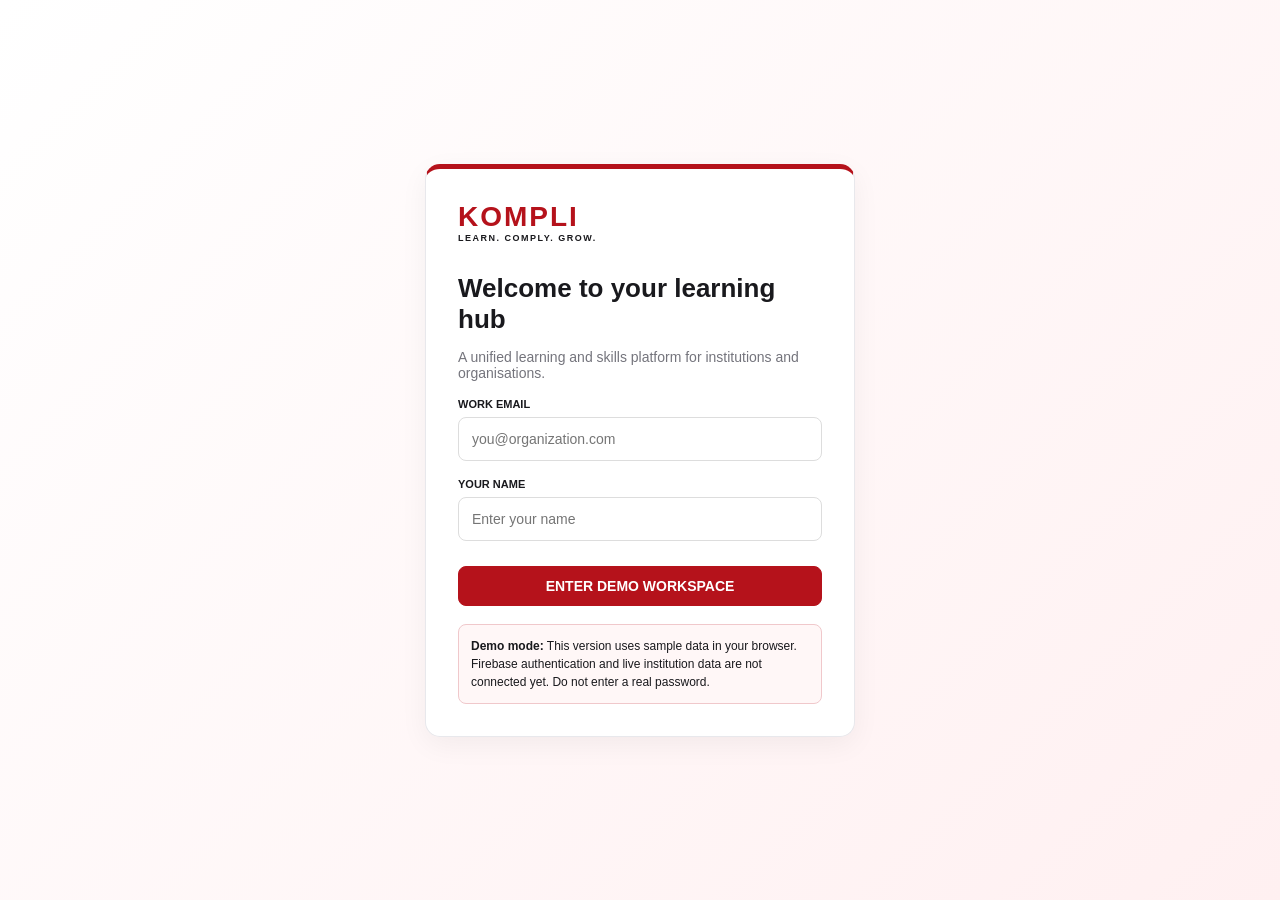
==== commit 8fbd0b7c: "Rename kompli-v1-preview (1).html to index.html" ====
--- a/app/index.html
+++ b/app/index.html
@@ -1,1291 +1,71 @@
-<!DOCTYPE html>
+<!doctype html>
 <html lang="en">
-
 <head>
-<meta charset="UTF-8">
-<meta name="viewport" content="width=device-width, initial-scale=1.0">
-
-<title>KOMPLI | Compliance Training Platform</title>
-
+<meta charset="utf-8"><meta name="viewport" content="width=device-width,initial-scale=1">
+<title>KOMPLI | Learning & Skills Platform</title>
 <style>
-
-*{
-box-sizing:border-box;
-margin:0;
-padding:0;
-}
-
-body{
-font-family:Arial,Helvetica,sans-serif;
-background:#ffffff;
-color:#111111;
-}
-
-button,
-input{
-font-family:inherit;
-}
-
-.hidden{
-display:none!important;
-}
-
-/* =========================
-   HEADER
-========================= */
-
-header{
-height:74px;
-border-bottom:2px solid #e30613;
-display:flex;
-align-items:center;
-justify-content:space-between;
-padding:0 6%;
-background:#ffffff;
-}
-
-.logo{
-font-size:27px;
-font-weight:900;
-letter-spacing:2px;
-color:#e30613;
-}
-
-.tagline{
-font-size:9px;
-letter-spacing:1.5px;
-font-weight:bold;
-margin-top:2px;
-}
-
-.demo-badge{
-background:#e30613;
-color:#ffffff;
-padding:7px 13px;
-border-radius:20px;
-font-size:10px;
-font-weight:800;
-letter-spacing:1px;
-}
-
-/* =========================
-   LOGIN
-========================= */
-
-.auth-page{
-min-height:calc(100vh - 74px);
-display:flex;
-align-items:center;
-justify-content:center;
-padding:40px 20px;
-background:#ffffff;
-}
-
-.auth-container{
-width:100%;
-max-width:440px;
-}
-
-.auth-box{
-border:1px solid #dddddd;
-border-top:5px solid #e30613;
-padding:35px;
-border-radius:12px;
-background:#ffffff;
-box-shadow:0 10px 30px rgba(0,0,0,.06);
-}
-
-.auth-title{
-font-size:28px;
-font-weight:900;
-margin-bottom:8px;
-}
-
-.auth-subtitle{
-font-size:14px;
-color:#666666;
-margin-bottom:28px;
-}
-
-.demo-notice{
-border:1px solid #e30613;
-padding:12px;
-border-radius:7px;
-font-size:12px;
-margin-bottom:22px;
-}
-
-.demo-notice strong{
-color:#e30613;
-}
-
-.form-group{
-margin-bottom:18px;
-}
-
-.form-group label{
-display:block;
-font-size:12px;
-font-weight:800;
-margin-bottom:7px;
-}
-
-.form-group input,
-.form-group select{
-width:100%;
-padding:13px;
-border:1px solid #cccccc;
-border-radius:7px;
-font-size:14px;
-outline:none;
-}
-
-.form-group input:focus,
-.form-group select:focus{
-border:2px solid #e30613;
-}
-
-.password-box{
-position:relative;
-}
-
-.password-box input{
-padding-right:70px;
-}
-
-.show-password{
-position:absolute;
-right:10px;
-top:10px;
-background:#ffffff;
-border:0;
-color:#e30613;
-font-size:11px;
-font-weight:bold;
-cursor:pointer;
-}
-
-.auth-button{
-width:100%;
-padding:14px;
-background:#e30613;
-color:#ffffff;
-border:2px solid #e30613;
-border-radius:7px;
-font-weight:800;
-cursor:pointer;
-font-size:13px;
-}
-
-.auth-button:hover{
-background:#ffffff;
-color:#e30613;
-}
-
-.remember{
-display:flex;
-align-items:center;
-gap:8px;
-font-size:12px;
-margin-bottom:20px;
-}
-
-.switch{
-text-align:center;
-margin-top:20px;
-font-size:13px;
-color:#666666;
-}
-
-.switch button{
-background:none;
-border:0;
-color:#e30613;
-font-weight:800;
-cursor:pointer;
-}
-
-.forgot{
-text-align:right;
-margin-top:-10px;
-margin-bottom:18px;
-}
-
-.forgot button{
-background:none;
-border:0;
-color:#e30613;
-font-size:11px;
-cursor:pointer;
-}
-
-/* =========================
-   DASHBOARD
-========================= */
-
-.dashboard{
-display:none;
-}
-
-.dashboard-main{
-max-width:1200px;
-margin:auto;
-padding:40px 25px;
-}
-
-.dashboard-top{
-display:flex;
-justify-content:space-between;
-align-items:center;
-margin-bottom:30px;
-}
-
-.logout{
-background:#ffffff;
-border:2px solid #e30613;
-color:#e30613;
-padding:9px 17px;
-border-radius:7px;
-font-weight:bold;
-cursor:pointer;
-}
-
-.logout:hover{
-background:#e30613;
-color:#ffffff;
-}
-
-.welcome-label{
-font-size:11px;
-font-weight:800;
-color:#e30613;
-letter-spacing:1.5px;
-margin-bottom:7px;
-}
-
-.welcome h1{
-font-size:32px;
-margin-bottom:7px;
-}
-
-.welcome p{
-color:#666666;
-}
-
-.stats{
-display:grid;
-grid-template-columns:repeat(3,1fr);
-gap:18px;
-margin-bottom:40px;
-}
-
-.stat{
-border:1px solid #dddddd;
-border-top:4px solid #e30613;
-padding:24px;
-border-radius:10px;
-}
-
-.stat-number{
-font-size:32px;
-font-weight:900;
-color:#e30613;
-}
-
-.stat-label{
-font-size:13px;
-font-weight:600;
-margin-top:4px;
-}
-
-.section-label{
-font-size:11px;
-font-weight:800;
-color:#e30613;
-letter-spacing:1.5px;
-margin-bottom:5px;
-}
-
-section{
-margin-bottom:40px;
-}
-
-section h2{
-font-size:23px;
-margin-bottom:18px;
-}
-
-.course{
-border:1px solid #dddddd;
-border-left:5px solid #e30613;
-border-radius:10px;
-padding:20px;
-margin-bottom:12px;
-display:flex;
-justify-content:space-between;
-align-items:center;
-gap:20px;
-}
-
-.status{
-font-size:10px;
-font-weight:900;
-letter-spacing:1px;
-margin-bottom:5px;
-}
-
-.pending{
-color:#e30613;
-}
-
-.completed{
-color:#111111;
-}
-
-.course h3{
-font-size:17px;
-margin-bottom:5px;
-}
-
-.course p{
-font-size:13px;
-color:#666666;
-}
-
-.primary{
-background:#e30613;
-color:#ffffff;
-border:2px solid #e30613;
-padding:11px 20px;
-border-radius:7px;
-font-weight:800;
-cursor:pointer;
-text-decoration:none;
-font-size:12px;
-}
-
-.primary:hover{
-background:#ffffff;
-color:#e30613;
-}
-
-.secondary{
-background:#ffffff;
-color:#e30613;
-border:2px solid #e30613;
-padding:11px 20px;
-border-radius:7px;
-font-weight:800;
-cursor:pointer;
-}
-
-.secondary:hover{
-background:#e30613;
-color:#ffffff;
-}
-
-/* =========================
-   AI
-========================= */
-
-.ai{
-background:#e30613;
-color:#ffffff;
-padding:30px;
-border-radius:12px;
-}
-
-.ai h2{
-color:#ffffff;
-}
-
-.ai p{
-margin-bottom:20px;
-}
-
-.ai-input{
-display:flex;
-gap:10px;
-}
-
-.ai-input input{
-flex:1;
-padding:14px;
-border:2px solid #ffffff;
-border-radius:7px;
-}
-
-.ai-input button{
-background:#ffffff;
-color:#e30613;
-border:2px solid #ffffff;
-padding:12px 20px;
-border-radius:7px;
-font-weight:800;
-cursor:pointer;
-}
-
-/* =========================
-   FOOTER
-========================= */
-
-footer{
-border-top:2px solid #e30613;
-text-align:center;
-padding:25px;
-font-size:12px;
-color:#555555;
-}
-
-footer strong{
-color:#e30613;
-letter-spacing:2px;
-}
-
-/* =========================
-   MOBILE
-========================= */
-
-@media(max-width:700px){
-
-.stats{
-grid-template-columns:1fr;
-}
-
-.course{
-flex-direction:column;
-align-items:flex-start;
-}
-
-.course .primary,
-.course .secondary{
-width:100%;
-text-align:center;
-}
-
-.ai-input{
-flex-direction:column;
-}
-
-.dashboard-top{
-align-items:flex-start;
-gap:15px;
-}
-
-}
-
+:root{--r:#b5121b;--ink:#19191d;--muted:#74747c;--line:#e8e8ec;--bg:#f7f7f9}
+*{box-sizing:border-box}body{margin:0;background:var(--bg);color:var(--ink);font:14px Arial,sans-serif}button,input,select{font:inherit}button{cursor:pointer}.hidden{display:none!important}
+.login{min-height:100vh;display:grid;place-items:center;padding:20px;background:linear-gradient(135deg,#fff,#fff0f1)}.login-card{width:min(430px,100%);background:#fff;border:1px solid var(--line);border-top:5px solid var(--r);border-radius:15px;padding:32px;box-shadow:0 8px 28px #0000000d}.brand{font-size:28px;font-weight:900;letter-spacing:2px;color:var(--r)}.tag{font-size:9px;letter-spacing:1.5px;font-weight:bold}.login h1{margin:30px 0 6px;font-size:26px}.muted{color:var(--muted)}.field{display:grid;gap:7px;margin:17px 0}.field label{font-size:11px;font-weight:bold}.field input{padding:13px;border:1px solid #ddd;border-radius:8px}.btn{background:var(--r);border:1px solid var(--r);color:#fff;padding:11px 15px;border-radius:8px;font-weight:bold}.btn.light{background:#fff;color:var(--r)}.btn.small{padding:8px 11px;font-size:11px}.login .btn{width:100%;margin-top:8px}.note{margin-top:18px;padding:12px;border:1px solid #f0c8cb;background:#fff7f7;border-radius:8px;font-size:12px;line-height:1.5}
+.sidebar{position:fixed;inset:0 auto 0 0;width:245px;background:#19191d;color:#fff;padding:22px 15px;display:flex;flex-direction:column;z-index:5}.sidebrand{padding:0 10px 22px;border-bottom:1px solid #39393e}.sidebrand .brand{color:#ff5961}.org{margin:17px 6px;padding:12px;background:#2a2a30;border-radius:8px;color:#bbb;font-size:11px}.org b{display:block;color:#fff;font-size:13px;margin-bottom:3px}.navlabel{font-size:9px;color:#999;letter-spacing:1.4px;font-weight:bold;padding:15px 10px 6px}.nav button{width:100%;text-align:left;background:none;border:0;color:#ccc;padding:11px 10px;border-radius:8px;margin:2px 0}.nav button.active,.nav button:hover{background:#402125;color:#fff}.sidefoot{margin-top:auto;border-top:1px solid #39393e;padding:15px 8px;color:#aaa;font-size:11px}
+.main{margin-left:245px;min-height:100vh}.top{height:70px;background:#fff;border-bottom:1px solid var(--line);display:flex;align-items:center;justify-content:space-between;padding:0 28px;position:sticky;top:0;z-index:4}.top small{color:var(--muted)}.top select{padding:8px;border:1px solid var(--line);border-radius:8px}.content{padding:28px;max-width:1400px;margin:auto}.head{display:flex;justify-content:space-between;gap:15px;align-items:center;margin-bottom:22px}.eyebrow{font-size:10px;color:var(--r);font-weight:bold;letter-spacing:1.5px}.head h1{font-size:27px;margin:5px 0}.head p{margin:0;color:var(--muted)}.grid{display:grid;gap:15px}.stats{grid-template-columns:repeat(4,1fr);margin-bottom:18px}.card{background:#fff;border:1px solid var(--line);border-radius:12px;padding:18px}.statlabel{color:var(--muted);font-size:12px}.num{font-size:29px;font-weight:900;margin:12px 0 2px}.sub{font-size:11px;color:var(--muted)}.two{grid-template-columns:1.4fr 1fr}.three{grid-template-columns:repeat(3,1fr)}h2{font-size:16px;margin:0 0 14px}.course{display:flex;gap:12px;align-items:center;padding:13px 0;border-bottom:1px solid var(--line)}.course:last-child{border:0}.mark{width:40px;height:40px;display:grid;place-items:center;background:#fff0f1;color:var(--r);font-weight:bold;border-radius:9px}.courseinfo{flex:1}.courseinfo b{display:block;font-size:13px}.courseinfo small{color:var(--muted);font-size:11px}.pill{font-size:10px;padding:5px 8px;border-radius:20px;background:#eee}.green{background:#e7f5ec;color:#16834a}.amber{background:#fff2da;color:#946000}.progress{height:6px;background:#eee;border-radius:20px;margin-top:7px;overflow:hidden}.progress span{display:block;height:100%;background:var(--r)}.activity{padding:12px 0;border-bottom:1px solid var(--line);font-size:12px}.activity small{display:block;color:var(--muted);margin-top:4px}.banner{background:#211d1e;color:#fff;border-radius:12px;padding:22px;margin-top:16px;display:flex;justify-content:space-between;align-items:center;gap:12px}.banner p{color:#ccc;margin:5px 0 0;font-size:12px}.catalog{grid-template-columns:repeat(3,1fr)}.cover{height:90px;background:linear-gradient(120deg,#941018,#e34b54);color:white;padding:17px;display:flex;align-items:end;font-weight:bold}.body{padding:15px}.body p{color:var(--muted);font-size:12px;min-height:36px}.tools{display:flex;gap:10px;margin-bottom:15px}.tools input,.tools select{padding:11px;border:1px solid var(--line);border-radius:8px}.tools input{width:min(350px,70%)}.table{width:100%;border-collapse:collapse;font-size:12px}.table th,.table td{text-align:left;padding:13px 9px;border-bottom:1px solid var(--line)}.table th{font-size:10px;color:var(--muted)}.bar{margin:15px 0}.barline{display:flex;justify-content:space-between;font-size:12px}.notice{margin-top:15px;background:#fff7f7;border:1px solid #f0c8cb;padding:13px;border-radius:8px;font-size:12px;color:#633}.mobile{display:none}
+@media(max-width:950px){.stats{grid-template-columns:repeat(2,1fr)}.catalog{grid-template-columns:repeat(2,1fr)}.two{grid-template-columns:1fr}}
+@media(max-width:650px){.sidebar{transform:translateX(-100%);transition:.2s}.sidebar.open{transform:translateX(0)}.main{margin-left:0}.mobile{display:inline-block;border:0;background:none;color:var(--r);font-size:22px}.top{padding:0 14px}.content{padding:18px 14px}.head{align-items:flex-start;flex-direction:column}.catalog,.three{grid-template-columns:1fr}.banner{align-items:flex-start;flex-direction:column}.course{flex-wrap:wrap}.stats{gap:9px}.num{font-size:24px}}
 </style>
 </head>
-
-
 <body>
-
-
-<!-- =========================
-     HEADER
-========================= -->
-
-<header>
-
-<div>
-<div class="logo">KOMPLI</div>
-<div class="tagline">LEARN. COMPLY. GROW.</div>
-</div>
-
-<div class="demo-badge">
-DEMO ENVIRONMENT
-</div>
-
-</header>
-
-
-<!-- =========================
-     LOGIN / REGISTER
-========================= -->
-
-<div id="authPage" class="auth-page">
-
-<div class="auth-container">
-
-<div class="auth-box">
-
-
-<!-- LOGIN -->
-
-<div id="loginForm">
-
-<div class="auth-title">
-Welcome to KOMPLI
-</div>
-
-<div class="auth-subtitle">
-Compliance Learning & Management Platform
-</div>
-
-<div class="demo-notice">
-<strong>DEMO ENVIRONMENT</strong><br>
-This is a demonstration account environment.
-</div>
-
-
-<div class="form-group">
-
-<label>
-EMAIL ADDRESS
-</label>
-
-<input
-id="loginEmail"
-type="email"
-placeholder="you@organization.com"
->
-
-</div>
-
-
-<div class="form-group">
-
-<label>
-PASSWORD
-</label>
-
-<div class="password-box">
-
-<input
-id="loginPassword"
-type="password"
-placeholder="Enter password"
->
-
-<button
-class="show-password"
-onclick="togglePassword('loginPassword')"
-type="button"
->
-SHOW
-</button>
-
-</div>
-
-</div>
-
-
-<div class="remember">
-
-<input
-type="checkbox"
-id="remember"
->
-
-<label for="remember">
-Remember me
-</label>
-
-</div>
-
-
-<button
-class="auth-button"
-onclick="login()"
->
-LOGIN
-</button>
-
-
-<div class="forgot">
-
-<button onclick="forgotPassword()">
-Forgot password?
-</button>
-
-</div>
-
-
-<div class="switch">
-
-New to KOMPLI?
-
-<button onclick="showRegister()">
-Create an account
-</button>
-
-</div>
-
-</div>
-
-
-<!-- REGISTER -->
-
-<div id="registerForm" class="hidden">
-
-<div class="auth-title">
-Create your KOMPLI account
-</div>
-
-<div class="auth-subtitle">
-Register for compliance learning
-</div>
-
-
-<div class="form-group">
-
-<label>
-FULL NAME
-</label>
-
-<input
-id="regName"
-type="text"
-placeholder="Your full name"
->
-
-</div>
-
-
-<div class="form-group">
-
-<label>
-WORK EMAIL
-</label>
-
-<input
-id="regEmail"
-type="email"
-placeholder="you@organization.com"
->
-
-</div>
-
-
-<div class="form-group">
-
-<label>
-ORGANIZATION
-</label>
-
-<input
-id="regOrg"
-type="text"
-placeholder="Organization name"
->
-
-</div>
-
-
-<div class="form-group">
-
-<label>
-ROLE
-</label>
-
-<select id="regRole">
-
-<option>Employee</option>
-<option>Teacher</option>
-<option>Manager</option>
-<option>Administrator</option>
-
-</select>
-
-</div>
-
-
-<div class="form-group">
-
-<label>
-PASSWORD
-</label>
-
-<div class="password-box">
-
-<input
-id="regPassword"
-type="password"
-placeholder="Create password"
->
-
-<button
-class="show-password"
-onclick="togglePassword('regPassword')"
-type="button"
->
-SHOW
-</button>
-
-</div>
-
-</div>
-
-
-<button
-class="auth-button"
-onclick="register()"
->
-CREATE ACCOUNT
-</button>
-
-
-<div class="switch">
-
-Already registered?
-
-<button onclick="showLogin()">
-Login
-</button>
-
-</div>
-
-</div>
-
-
-</div>
-
-</div>
-
-</div>
-
-
-<!-- =========================
-     DASHBOARD
-========================= -->
-
-<div id="dashboard" class="dashboard">
-
-
-<div class="dashboard-main">
-
-
-<div class="dashboard-top">
-
-<div>
-
-<div class="welcome-label">
-LEARNER DASHBOARD
-</div>
-
-<div class="welcome">
-
-<h1 id="welcomeName">
-Welcome back.
-</h1>
-
-<p>
-Complete your mandatory compliance training and stay compliant.
-</p>
-
-</div>
-
-</div>
-
-
-<button
-class="logout"
-onclick="logout()"
->
-LOGOUT
-</button>
-
-</div>
-
-
-<!-- STATS -->
-
-<div class="stats">
-
-<div class="stat">
-
-<div class="stat-number">
-4
-</div>
-
-<div class="stat-label">
-Assigned Courses
-</div>
-
-</div>
-
-
-<div class="stat">
-
-<div class="stat-number">
-75%
-</div>
-
-<div class="stat-label">
-Compliance Complete
-</div>
-
-</div>
-
-
-<div class="stat">
-
-<div class="stat-number">
-3
-</div>
-
-<div class="stat-label">
-Certificates
-</div>
-
-</div>
-
-</div>
-
-
-<!-- TRAINING -->
-
-<section>
-
-<div class="section-label">
-MY LEARNING
-</div>
-
-<h2>
-Mandatory Training
-</h2>
-
-
-<div class="course">
-
-<div>
-
-<div class="status pending">
-● PENDING
-</div>
-
-<h3>
-POSH Awareness
-</h3>
-
-<p>
-Workplace Prevention of Sexual Harassment
-</p>
-
-</div>
-
-
-<a
-class="primary"
-href="https://classroom.google.com/u/5/c/ODczMjExNTE5Mjcy"
-target="_blank"
-rel="noopener"
->
-START COURSE
-</a>
-
-</div>
-
-
-<div class="course">
-
-<div>
-
-<div class="status pending">
-● IN PROGRESS
-</div>
-
-<h3>
-Cyber Security Awareness
-</h3>
-
-<p>
-Safe digital behaviour and information security
-</p>
-
-</div>
-
-
-<button
-class="primary"
-onclick="comingSoon('Cyber Security Awareness')"
->
-CONTINUE
-</button>
-
-</div>
-
-
-<div class="course">
-
-<div>
-
-<div class="status completed">
-● COMPLETED
-</div>
-
-<h3>
-Code of Conduct & Ethics
-</h3>
-
-<p>
-Professional behaviour and workplace ethics
-</p>
-
-</div>
-
-
-<button
-class="secondary"
-onclick="certificate()"
->
-CERTIFICATE
-</button>
-
-</div>
-
-
-<div class="course">
-
-<div>
-
-<div class="status completed">
-● COMPLETED
-</div>
-
-<h3>
-Data Privacy Awareness
-</h3>
-
-<p>
-Responsible handling of personal information
-</p>
-
-</div>
-
-
-<button
-class="secondary"
-onclick="certificate()"
->
-CERTIFICATE
-</button>
-
-</div>
-
-</section>
-
-
-<!-- AI -->
-
-<section class="ai">
-
-<div class="section-label" style="color:#ffffff;">
-KOMPLI AI
-</div>
-
-<h2>
-Ask Kompli AI
-</h2>
-
-<p>
-Your compliance learning assistant.
-Ask questions about your training, policies or compliance topics.
-</p>
-
-
-<div class="ai-input">
-
-<input
-id="aiQuestion"
-type="text"
-placeholder="Example: Explain POSH in simple language..."
->
-
-<button onclick="askAI()">
-ASK AI
-</button>
-
-</div>
-
-</section>
-
-
-</div>
-
-</div>
-
-
-<footer>
-
-<strong>KOMPLI</strong>
-
-<br><br>
-
-Compliance Learning & Management Platform
-
-<br>
-
-© 2026 KOMPLI
-
-</footer>
-
-
+<section id="login" class="login"><div class="login-card">
+<div class="brand">KOMPLI</div><div class="tag">LEARN. COMPLY. GROW.</div>
+<h1>Welcome to your learning hub</h1><p class="muted">A unified learning and skills platform for institutions and organisations.</p>
+<div class="field"><label>WORK EMAIL</label><input id="email" type="email" placeholder="you@organization.com"></div>
+<div class="field"><label>YOUR NAME</label><input id="name" placeholder="Enter your name"></div>
+<button class="btn" onclick="enterDemo()">ENTER DEMO WORKSPACE</button>
+<div class="note"><b>Demo mode:</b> This version uses sample data in your browser. Firebase authentication and live institution data are not connected yet. Do not enter a real password.</div>
+</div></section>
+<div id="app" class="hidden">
+<aside id="side" class="sidebar"><div class="sidebrand"><div class="brand">KOMPLI</div><div class="tag">LEARN. COMPLY. GROW.</div></div>
+<div class="org"><b>Demo Institution</b>Institution workspace</div>
+<div class="navlabel">LEARNING</div><nav class="nav">
+<button class="active" data-page="overview">▦ &nbsp; Overview</button><button data-page="learning">▣ &nbsp; My Learning</button><button data-page="catalogue">▤ &nbsp; Course Catalogue</button><button data-page="paths">⌁ &nbsp; Learning Paths</button><button data-page="skills">◇ &nbsp; Skills & Competencies</button><button data-page="assessments">✓ &nbsp; Assessments</button><button data-page="certificates">♧ &nbsp; Certificates</button></nav>
+<div class="navlabel">MANAGEMENT</div><nav class="nav"><button data-page="analytics">▥ &nbsp; Analytics & Reports</button><button data-page="admin">⚙ &nbsp; Administration</button><button data-page="integrations">⌘ &nbsp; Integrations</button></nav>
+<div class="sidefoot">KOMPLI Learning Platform · V1.0<br>Demo environment</div></aside>
+<main class="main"><header class="top"><div><button class="mobile" onclick="document.getElementById('side').classList.toggle('open')">☰</button> <small>Workspace / <b id="crumb">Overview</b></small></div><div><select onchange="toast(this.value+' selected — permissions are demo only')"><option>Learner View</option><option>Administrator View</option><option>Faculty View</option></select> &nbsp; <button class="btn light" onclick="logout()">Exit</button></div></header>
+<div id="content" class="content"></div></main></div>
 <script>
-
-/* =========================
-   AUTHENTICATION DEMO
-========================= */
-
-function showRegister(){
-
-document.getElementById("loginForm")
-.classList.add("hidden");
-
-document.getElementById("registerForm")
-.classList.remove("hidden");
-
-}
-
-
-function showLogin(){
-
-document.getElementById("registerForm")
-.classList.add("hidden");
-
-document.getElementById("loginForm")
-.classList.remove("hidden");
-
-}
-
-
-/* =========================
-   REGISTER
-========================= */
-
-function register(){
-
-const name =
-document.getElementById("regName").value.trim();
-
-const email =
-document.getElementById("regEmail").value.trim();
-
-const org =
-document.getElementById("regOrg").value.trim();
-
-const password =
-document.getElementById("regPassword").value;
-
-
-if(!name || !email || !org || !password){
-
-alert("Please complete all required fields.");
-
-return;
-
-}
-
-
-/*
-DEMO ONLY
-
-We are NOT storing passwords.
-
-Google Authentication will replace this
-in the production version.
-*/
-
-localStorage.setItem(
-"kompliDemoUser",
-JSON.stringify({
-name:name,
-email:email,
-organization:org
-})
-);
-
-alert(
-"Registration successful.\n\n" +
-"Welcome to KOMPLI, " + name + "."
-);
-
-showLogin();
-
-document.getElementById("loginEmail").value=email;
-
-}
-
-
-/* =========================
-   LOGIN
-========================= */
-
-function login(){
-
-const email =
-document.getElementById("loginEmail").value.trim();
-
-const password =
-document.getElementById("loginPassword").value;
-
-
-if(!email || !password){
-
-alert(
-"Please enter your email and password."
-);
-
-return;
-
-}
-
-
-let user =
-localStorage.getItem("kompliDemoUser");
-
-
-if(user){
-
-user=JSON.parse(user);
-
-showDashboard(user.name);
-
-}else{
-
-showDashboard(
-email.split("@")[0]
-);
-
-}
-
-}
-
-
-/* =========================
-   DASHBOARD
-========================= */
-
-function showDashboard(name){
-
-document.getElementById("authPage")
-.classList.add("hidden");
-
-document.getElementById("dashboard")
-.style.display="block";
-
-document.getElementById("welcomeName")
-.innerText=
-"Welcome back, " + name + ".";
-
-window.scrollTo(0,0);
-
-}
-
-
-/* =========================
-   LOGOUT
-========================= */
-
-function logout(){
-
-document.getElementById("dashboard")
-.style.display="none";
-
-document.getElementById("authPage")
-.classList.remove("hidden");
-
-document.getElementById("loginPassword").value="";
-
-}
-
-
-/* =========================
-   PASSWORD
-========================= */
-
-function togglePassword(id){
-
-const input =
-document.getElementById(id);
-
-if(input.type==="password"){
-
-input.type="text";
-
-event.target.innerText="HIDE";
-
-}else{
-
-input.type="password";
-
-event.target.innerText="SHOW";
-
-}
-
-}
-
-
-/* =========================
-   FORGOT PASSWORD
-========================= */
-
-function forgotPassword(){
-
-alert(
-"Password recovery will be connected to Google authentication."
-);
-
-}
-
-
-/* =========================
-   COURSE
-========================= */
-
-function comingSoon(course){
-
-alert(
-course +
-"\n\nThis course will be connected to Google Classroom."
-);
-
-}
-
-
-function certificate(){
-
-alert(
-"Certificate Centre\n\n" +
-"Certificate integration will be connected to Google Drive."
-);
-
-}
-
-
-/* =========================
-   AI
-========================= */
-
-function askAI(){
-
-const question =
-document.getElementById("aiQuestion")
-.value.trim();
-
-
-if(!question){
-
-alert(
-"Please enter your compliance question."
-);
-
-return;
-
-}
-
-
-alert(
-"KOMPLI AI\n\n" +
-"Your question:\n\n" +
-question +
-"\n\nGemini integration will be connected in the next stage."
-);
-
-}
-
+const data=[
+{id:1,t:"Workplace Conduct & Ethics",cat:"Compliance",dur:"25 min",desc:"Professional behaviour, ethics and workplace expectations.",p:100},
+{id:2,t:"Cyber Security Essentials",cat:"Technology",dur:"35 min",desc:"Recognise phishing, protect accounts and practise safe digital habits.",p:45},
+{id:3,t:"Data Privacy & Protection",cat:"Compliance",dur:"30 min",desc:"Responsible handling of personal and institutional data.",p:0},
+{id:4,t:"POSH Awareness at Workplace",cat:"Compliance",dur:"40 min",desc:"Prevention, reporting channels and respectful workplaces.",p:0},
+{id:5,t:"Leadership Essentials",cat:"Leadership",dur:"50 min",desc:"Build communication, coaching and team leadership skills.",p:20},
+{id:6,t:"AI Literacy for Professionals",cat:"Technology",dur:"30 min",desc:"Practical AI concepts, safe use and responsible adoption.",p:0}
+];
+let person="Demo Learner",page="overview";
+function enterDemo(){let e=document.getElementById("email").value.trim();if(e&&!/^[^\\s@]+@[^\\s@]+\\.[^\\s@]+$/.test(e)){toast("Enter a valid email.");return}person=document.getElementById("name").value.trim()||"Demo Learner";document.getElementById("login").classList.add("hidden");document.getElementById("app").classList.remove("hidden");render("overview")}
+function logout(){document.getElementById("app").classList.add("hidden");document.getElementById("login").classList.remove("hidden")}
+document.querySelectorAll("[data-page]").forEach(b=>b.onclick=()=>render(b.dataset.page));
+function toast(s){let t=document.createElement("div");t.textContent=s;t.style="position:fixed;bottom:20px;right:20px;background:#19191d;color:white;padding:13px 18px;border-radius:8px;z-index:20";document.body.appendChild(t);setTimeout(()=>t.remove(),2500)}
+function head(k,t,s){return `<div class="head"><div><div class="eyebrow">${k}</div><h1>${t}</h1><p>${s}</p></div></div>`}
+function stat(t,n,s){return `<div class="card"><div class="statlabel">${t}</div><div class="num">${n}</div><div class="sub">${s}</div></div>`}
+function row(c){return `<div class="course"><div class="mark">K</div><div class="courseinfo"><b>${c.t}</b><small>${c.cat} · ${c.dur}</small><div class="progress"><span style="width:${c.p}%"></span></div></div><span class="pill ${c.p===100?'green':c.p?'amber':''}">${c.p===100?'Completed':c.p?'In progress':'Not started'}</span><button class="btn" style="padding:8px 10px;font-size:11px" onclick="start(${c.id})">${c.p?'Continue':'Start'}</button></div>`}
+function card(c){return `<article class="card" style="padding:0;overflow:hidden"><div class="cover">${c.cat}</div><div class="body"><span class="pill">${c.dur}</span><h3>${c.t}</h3><p>${c.desc}</p><button class="btn" onclick="start(${c.id})">Open course</button></div></article>`}
+function render(p){page=p;document.getElementById("side").classList.remove("open");document.querySelectorAll("[data-page]").forEach(b=>b.classList.toggle("active",b.dataset.page===p));let titles={overview:"Overview",learning:"My Learning",catalogue:"Course Catalogue",paths:"Learning Paths",skills:"Skills & Competencies",assessments:"Assessments",certificates:"Certificates",analytics:"Analytics & Reports",admin:"Administration",integrations:"Integrations"};document.getElementById("crumb").textContent=titles[p];let h="";
+if(p==="overview")h=head("LEARNING OVERVIEW","Good to see you, "+person.split(" ")[0]+".","Here is your learning activity and what needs your attention.")+`<div class="grid stats">${stat("Assigned courses","6","Courses in your plan")}${stat("Learning completed","28%","Across assigned learning")}${stat("Learning hours","4.5 hrs","This month")}${stat("Certificates earned","1","Keep building your profile")}</div><div class="grid two"><div class="card"><h2>Continue learning</h2>${data.filter(x=>x.p>0&&x.p<100).map(row).join("")}${row(data[2])}</div><div class="card"><h2>Recent activity</h2><div class="activity"><b>Workplace Conduct & Ethics completed</b><small>Certificate earned · Yesterday</small></div><div class="activity"><b>Cyber Security Essentials resumed</b><small>Progress saved at 45% · Today</small></div><div class="activity"><b>New learning path assigned</b><small>Professional Foundations · 2 days ago</small></div></div></div><div class="banner"><div><b>Build skills that move you forward</b><p>Explore curated learning paths and develop skills step by step.</p></div><button class="btn light" onclick="render('paths')">Explore learning paths</button></div>`;
+if(p==="learning")h=head("YOUR LEARNING","My Learning","Your assigned courses and current progress.")+`<div class="card"><h2>Assigned courses</h2>${data.map(row).join("")}</div>`;
+if(p==="catalogue")h=head("DISCOVER","Course Catalogue","Browse learning content and develop new capabilities.")+`<div class="tools"><input id="q" placeholder="Search courses..." oninput="filter()"><select id="cat" onchange="filter()"><option>All</option><option>Compliance</option><option>Technology</option><option>Leadership</option></select></div><div id="cards" class="grid catalog">${data.map(card).join("")}</div>`;
+if(p==="paths")h=head("STRUCTURED DEVELOPMENT","Learning Paths","Curated journeys to build knowledge and capability.")+`<div class="grid three">${pathCard("Professional Foundations","4 courses · 3 hours","Workplace, communication and ethics skills")}${pathCard("Digital Confidence","5 courses · 4 hours","Cyber safety, data privacy and AI literacy")}${pathCard("Emerging Leaders","6 courses · 6 hours","Coaching, feedback and team leadership")}</div>`;
+if(p==="skills")h=head("CAPABILITY DEVELOPMENT","Skills & Competencies","Review your sample skill profile and development priorities.")+`<div class="grid two"><div class="card"><h2>My skill profile</h2>${skill("Digital Literacy",72)}${skill("Workplace Ethics",90)}${skill("Communication",58)}${skill("Data Privacy",35)}${skill("Leadership",42)}</div><div class="card"><h2>Recommended development</h2>${row(data[5])}${row(data[2])}</div></div>`;
+if(p==="assessments")h=head("KNOWLEDGE CHECK","Assessments","Review quizzes linked to your courses.")+`<div class="card"><table class="table"><tr><th>ASSESSMENT</th><th>COURSE</th><th>STATUS</th><th></th></tr><tr><td>Workplace Ethics Quiz</td><td>Workplace Conduct & Ethics</td><td><span class="pill green">Passed · 90%</span></td><td><button class="btn light" onclick="toast('Sample result: 90%')">Result</button></td></tr><tr><td>Cyber Safety Check</td><td>Cyber Security Essentials</td><td><span class="pill amber">Pending</span></td><td><button class="btn" onclick="toast('Assessment engine is in the next development phase.')">Open</button></td></tr></table></div>`;
+if(p==="certificates")h=head("ACHIEVEMENTS","Certificates","Your completed learning achievements.")+`<div class="card"><div class="eyebrow">KOMPLI CERTIFICATE</div><h2>Workplace Conduct & Ethics</h2><p class="muted">Completed 05 Nov 2026 · Sample score 90%</p><button class="btn" onclick="toast('PDF certificate generation is in the next build.')">View certificate</button></div>`;
+if(p==="analytics")h=head("LEARNING INTELLIGENCE","Analytics & Reports","Illustrative metrics for the demo workspace.")+`<div class="grid stats">${stat("Active learners","248","Sample institution data")}${stat("Course completion","76%","Assigned learning")}${stat("Assessments passed","89%","Average pass rate")}${stat("Learning hours","1,420","This quarter")}</div><div class="card"><h2>Completion by category</h2>${skill("Compliance",82)}${skill("Technology",68)}${skill("Leadership",54)}<div class="note">All figures are illustrative demo data, not live institutional records.</div></div>`;
+if(p==="admin")h=head("WORKSPACE CONTROL","Administration","Manage people, courses, assignments and institution settings.")+`<div class="grid three">${admin("People & Access","Invite learners, faculty and administrators.")}${admin("Course Management","Create courses, lessons and learning content.")}${admin("Learning Assignments","Assign mandatory or optional learning.")}${admin("Institution Profile","Configure institution name and preferences.")}${admin("Roles & Permissions","Set access for learner, faculty, manager and admin.")}${admin("Audit & Activity Log","Review important workspace activities.")}</div>`;
+if(p==="integrations")h=head("CONNECTED ECOSYSTEM","Integrations","Connect KOMPLI with tools your institution already uses.")+`<div class="grid three">${integration("Google Classroom","Course delivery, class rosters and assignments")}${integration("Google Drive","Learning resources and certificates")}${integration("Google Forms","Quizzes, surveys and feedback")}${integration("Google Meet","Live teaching and virtual sessions")}${integration("Google Workspace","Institution identity and collaboration")}${integration("Gemini AI","AI learning coach and content assistance")}</div><div class="notice">Integrations are not connected yet. We will configure official APIs and institution permissions in the next phase. Free-tier quotas and licensing apply.</div>`;
+document.getElementById("content").innerHTML=h}
+function start(id){let c=data.find(x=>x.id===id);c.p=Math.min(100,c.p+15);toast(c.t+" — demo progress: "+c.p+"%");render(page)}
+function filter(){let q=document.getElementById("q").value.toLowerCase(),cat=document.getElementById("cat").value;document.getElementById("cards").innerHTML=data.filter(c=>(cat==="All"||c.cat===cat)&&c.t.toLowerCase().includes(q)).map(card).join("")}
+function skill(n,v){return `<div class="bar"><div class="barline"><b>${n}</b><span>${v}%</span></div><div class="progress"><span style="width:${v}%"></span></div></div>`}
+function pathCard(t,m,d){return `<div class="card"><div class="eyebrow">LEARNING JOURNEY</div><h2>${t}</h2><p class="muted">${d}</p><b>${m}</b><p><button class="btn" onclick="toast('Pathway details will be added in the next build.')">View pathway</button></p></div>`}
+function admin(t,d){return `<div class="card"><div class="eyebrow">ADMINISTRATION</div><h2>${t}</h2><p class="muted">${d}</p><button class="btn light" onclick="toast('${t} will be enabled in the admin build.')">Open</button></div>`}
+function integration(t,d){return `<div class="card"><h2>${t}</h2><p class="muted">${d}</p><span class="pill">Planned</span><p><button class="btn light" onclick="toast('${t} integration is planned for a later phase.')">Configure</button></p></div>`}
 </script>
-
-</body>
-
-</html>
+</body></html>
